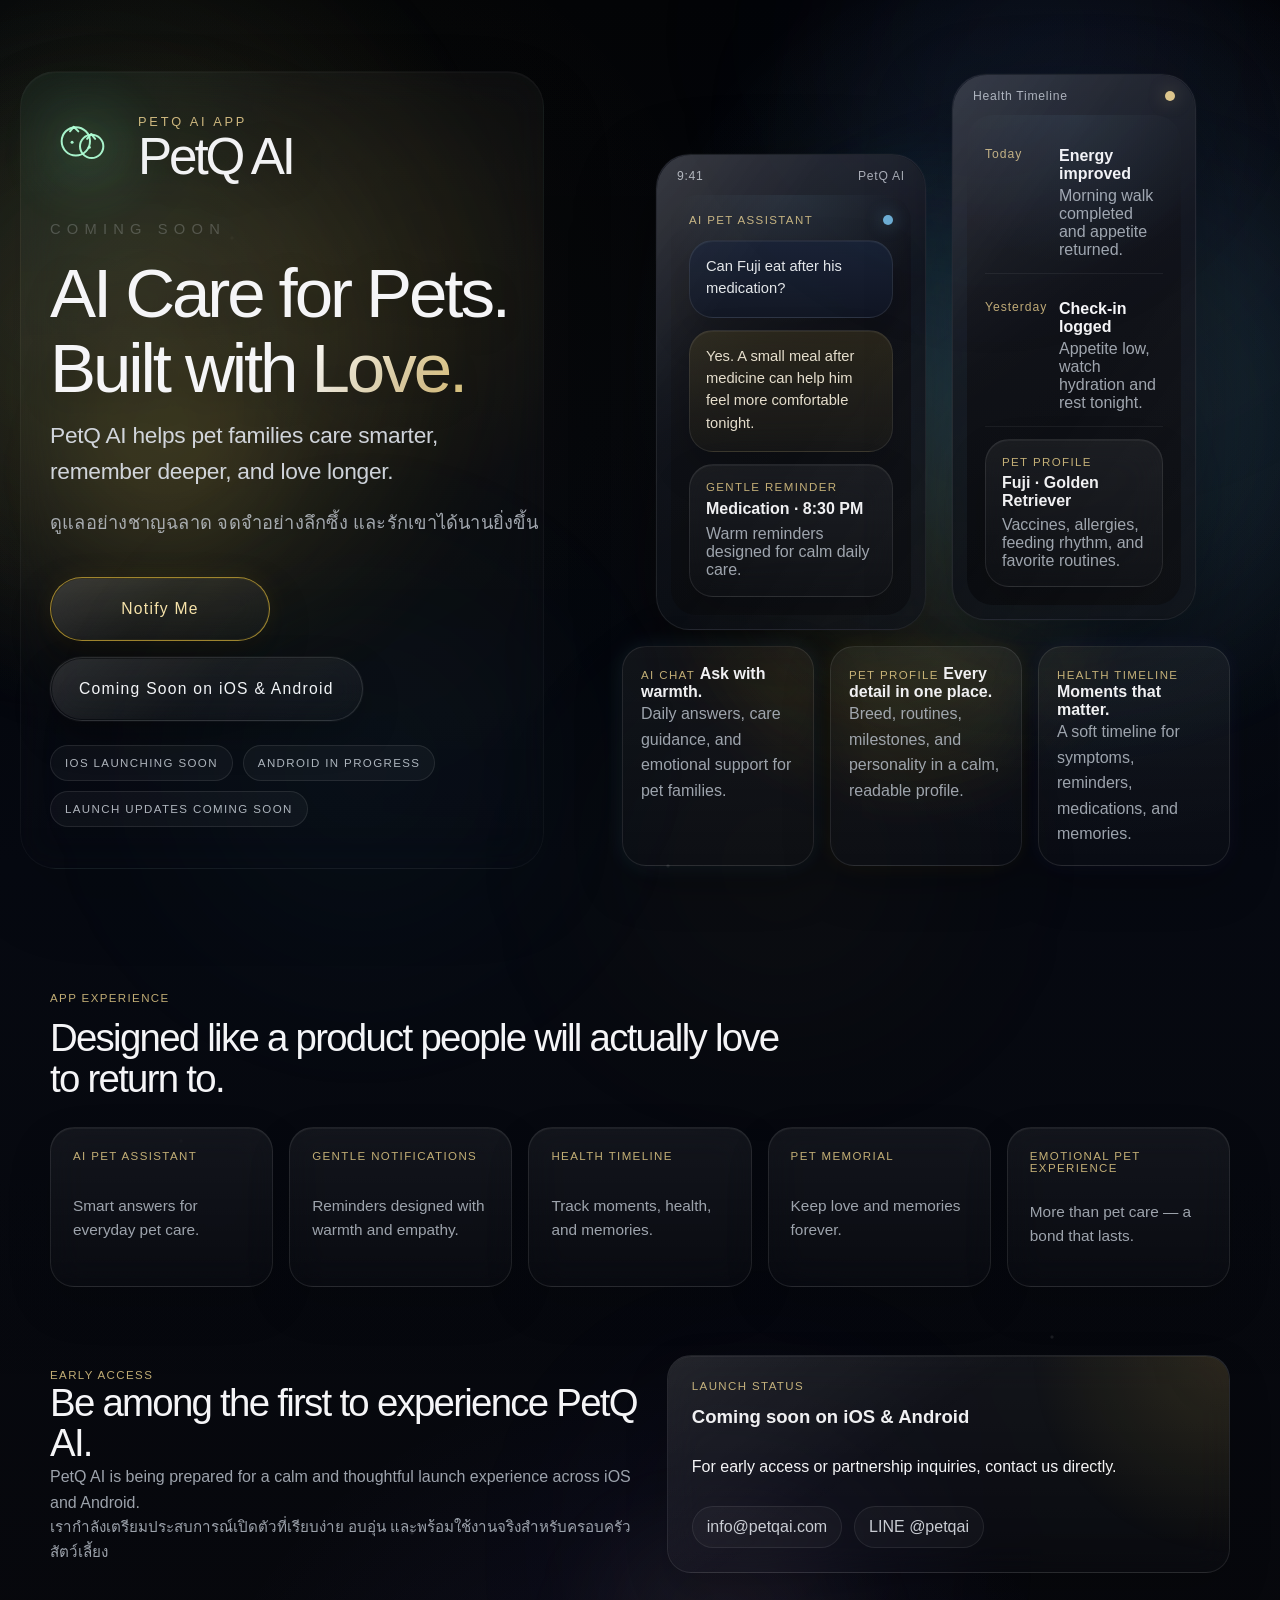
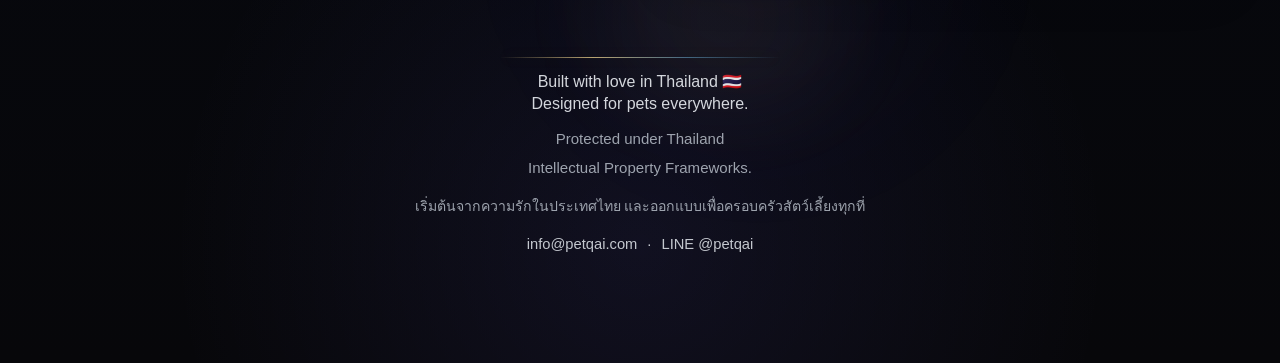
==== index.html @ a644d33c "Add files via upload" ====
<!DOCTYPE html>
<html lang="en">
<head>
  <meta charset="UTF-8" />
  <meta name="viewport" content="width=device-width, initial-scale=1.0" />
  <title>PetQ AI App | Coming Soon</title>
  <meta
    name="description"
    content="PetQ AI helps pet families care smarter, remember deeper, and love longer. Coming soon on iOS and Android."
  />
  <meta name="theme-color" content="#030406" />
  <link rel="stylesheet" href="styles.css" />
</head>
<body>
  <main class="app-landing">
    <div class="bg-layer bg-layer-gold" aria-hidden="true"></div>
    <div class="bg-layer bg-layer-cyan" aria-hidden="true"></div>
    <div class="bg-layer bg-layer-violet" aria-hidden="true"></div>
    <div class="ambient-orb orb-left" aria-hidden="true"></div>
    <div class="ambient-orb orb-right" aria-hidden="true"></div>
    <div class="ambient-orb orb-bottom" aria-hidden="true"></div>
    <div class="particle-layer" aria-hidden="true">
      <span class="particle particle-1"></span>
      <span class="particle particle-2"></span>
      <span class="particle particle-3"></span>
      <span class="particle particle-4"></span>
      <span class="particle particle-5"></span>
      <span class="particle particle-6"></span>
    </div>

    <section class="hero-section">
      <div class="container hero-grid">
        <div class="hero-copy">
          <div class="brand-lockup reveal reveal-delay-1">
            <svg class="brand-mark" viewBox="0 0 84 84" fill="none" aria-hidden="true">
              <circle cx="31" cy="34" r="17" stroke="currentColor" stroke-width="2.4"></circle>
              <path d="M24 22L28.5 16.5L34 22" stroke="currentColor" stroke-width="2.4" stroke-linecap="round" stroke-linejoin="round"></path>
              <circle cx="50" cy="40" r="14" stroke="currentColor" stroke-width="2.4"></circle>
              <path d="M44.5 31L49.5 25.2L54.2 31" stroke="currentColor" stroke-width="2.4" stroke-linecap="round" stroke-linejoin="round"></path>
              <circle cx="26.5" cy="35" r="1.8" fill="currentColor"></circle>
              <circle cx="47.2" cy="41" r="1.8" fill="currentColor"></circle>
            </svg>
            <div class="brand-text">
              <span class="brand-kicker">PetQ AI App</span>
              <span class="brand-name">PetQ AI</span>
            </div>
          </div>

          <div class="hero-heading-group reveal reveal-delay-2">
            <p class="hero-coming-soon" aria-hidden="true">COMING SOON</p>
            <h1>
              <span>AI Care for Pets.</span>
              <span>Built with <span class="gradient-word">Love.</span></span>
            </h1>
            <p class="hero-subtitle">
              PetQ AI helps pet families care smarter,<br />
              remember deeper, and love longer.
            </p>
            <p class="hero-subtitle-th">ดูแลอย่างชาญฉลาด จดจำอย่างลึกซึ้ง และรักเขาได้นานยิ่งขึ้น</p>
          </div>

          <div class="hero-actions reveal reveal-delay-3">
            <a class="button button-primary" href="#waitlist"><span>Notify Me</span></a>
            <a class="button button-secondary" href="#preview"><span>Coming Soon on iOS &amp; Android</span></a>
          </div>

          <div class="hero-meta reveal reveal-delay-4">
            <span class="meta-chip">iOS Launching Soon</span>
            <span class="meta-chip">Android in Progress</span>
            <span class="meta-chip">Launch Updates Coming Soon</span>
          </div>
        </div>

        <div class="hero-stage reveal reveal-delay-4 parallax-stage" id="preview">
          <div class="stage-glow parallax-soft" aria-hidden="true"></div>

          <div class="device-stack">
            <article class="device device-ios float-soft">
              <div class="device-topbar"><span>9:41</span><span>PetQ AI</span></div>
              <div class="device-screen">
                <div class="screen-header">
                  <span class="screen-label">AI Pet Assistant</span>
                  <span class="screen-dot"></span>
                </div>
                <div class="chat-bubble user">Can Fuji eat after his medication?</div>
                <div class="chat-bubble ai">Yes. A small meal after medicine can help him feel more comfortable tonight.</div>
                <div class="screen-card">
                  <span class="card-kicker">Gentle Reminder</span>
                  <strong>Medication · 8:30 PM</strong>
                  <p>Warm reminders designed for calm daily care.</p>
                </div>
              </div>
            </article>

            <article class="device device-android float-soft-delayed">
              <div class="device-topbar"><span>Health Timeline</span><span class="screen-dot gold"></span></div>
              <div class="device-screen">
                <div class="timeline-item">
                  <span class="timeline-time">Today</span>
                  <div>
                    <strong>Energy improved</strong>
                    <p>Morning walk completed and appetite returned.</p>
                  </div>
                </div>
                <div class="timeline-item">
                  <span class="timeline-time">Yesterday</span>
                  <div>
                    <strong>Check-in logged</strong>
                    <p>Appetite low, watch hydration and rest tonight.</p>
                  </div>
                </div>
                <div class="profile-mini">
                  <span class="card-kicker">Pet Profile</span>
                  <strong>Fuji · Golden Retriever</strong>
                  <p>Vaccines, allergies, feeding rhythm, and favorite routines.</p>
                </div>
              </div>
            </article>
          </div>

          <div class="preview-cards">
            <article class="preview-card preview-chat reveal card-reveal">
              <span class="card-kicker">AI Chat</span>
              <strong>Ask with warmth.</strong>
              <p>Daily answers, care guidance, and emotional support for pet families.</p>
            </article>
            <article class="preview-card preview-profile reveal card-reveal">
              <span class="card-kicker">Pet Profile</span>
              <strong>Every detail in one place.</strong>
              <p>Breed, routines, milestones, and personality in a calm, readable profile.</p>
            </article>
            <article class="preview-card preview-timeline reveal card-reveal">
              <span class="card-kicker">Health Timeline</span>
              <strong>Moments that matter.</strong>
              <p>A soft timeline for symptoms, reminders, medications, and memories.</p>
            </article>
          </div>
        </div>
      </div>
    </section>

    <section class="features-section reveal reveal-delay-2">
      <div class="container">
        <div class="section-intro">
          <span class="section-kicker">App Experience</span>
          <h2>Designed like a product people will actually love to return to.</h2>
        </div>

        <div class="features-grid">
          <article class="feature-card reveal card-reveal"><span class="card-kicker">AI Pet Assistant</span><p>Smart answers for everyday pet care.</p></article>
          <article class="feature-card reveal card-reveal"><span class="card-kicker">Gentle Notifications</span><p>Reminders designed with warmth and empathy.</p></article>
          <article class="feature-card reveal card-reveal"><span class="card-kicker">Health Timeline</span><p>Track moments, health, and memories.</p></article>
          <article class="feature-card reveal card-reveal"><span class="card-kicker">Pet Memorial</span><p>Keep love and memories forever.</p></article>
          <article class="feature-card reveal card-reveal"><span class="card-kicker">Emotional Pet Experience</span><p>More than pet care — a bond that lasts.</p></article>
        </div>
      </div>
    </section>

    <section class="waitlist-section reveal reveal-delay-3" id="waitlist">
      <div class="container waitlist-shell">
        <div class="waitlist-copy">
          <span class="section-kicker">Early Access</span>
          <h2>Be among the first to experience PetQ AI.</h2>
          <p>PetQ AI is being prepared for a calm and thoughtful launch experience across iOS and Android.</p>
          <p class="waitlist-th">เรากำลังเตรียมประสบการณ์เปิดตัวที่เรียบง่าย อบอุ่น และพร้อมใช้งานจริงสำหรับครอบครัวสัตว์เลี้ยง</p>
        </div>

        <div class="waitlist-panel">
          <span class="card-kicker">Launch Status</span>
          <strong>Coming soon on iOS &amp; Android</strong>
          <p>For early access or partnership inquiries, contact us directly.</p>
          <div class="waitlist-links">
            <a href="mailto:info@petqai.com">info@petqai.com</a>
            <a href="https://line.me/R/ti/p/@petqai" target="_blank" rel="noreferrer">LINE @petqai</a>
          </div>
        </div>
      </div>
    </section>

    <section class="trust-section reveal reveal-delay-4">
      <div class="container trust-shell">
        <div class="trust-divider" aria-hidden="true"></div>
        <p class="trust-line"><span>Built with love in Thailand 🇹🇭</span><span>Designed for pets everywhere.</span></p>
        <p class="trust-note"><span>Protected under Thailand</span><span>Intellectual Property Frameworks.</span></p>
        <p class="trust-note trust-note-th">เริ่มต้นจากความรักในประเทศไทย และออกแบบเพื่อครอบครัวสัตว์เลี้ยงทุกที่</p>
        <div class="contact-inline">
          <a href="mailto:info@petqai.com">info@petqai.com</a>
          <span aria-hidden="true">·</span>
          <a href="https://line.me/R/ti/p/@petqai" target="_blank" rel="noreferrer">LINE @petqai</a>
        </div>
      </div>
    </section>

    <footer class="site-footer reveal reveal-delay-4">
      <div class="container"><p>© 2026 PetQ AI. All Rights Reserved.</p></div>
    </footer>
  </main>

  <script src="script.js"></script>
</body>
</html>
---- styles.css ----
:root {
  --pointer-x: 0;
  --pointer-y: 0;
  --background: #030406;
  --background-soft: #07111f;
  --surface: rgba(15, 18, 26, 0.74);
  --surface-strong: rgba(20, 24, 34, 0.9);
  --surface-border: rgba(255, 255, 255, 0.08);
  --surface-highlight: rgba(255, 255, 255, 0.12);
  --text: #f5f5f7;
  --muted: #acb3bf;
  --muted-strong: #d3d8e1;
  --green-glow: rgba(114, 255, 189, 0.14);
  --green-accent: #7ff0b5;
  --gold: #d4af37;
  --gold-soft: #efd48d;
  --navy: #0d1628;
  --cyan: #7fd2ff;
  --violet: #776dff;
  --shadow-soft: 0 24px 72px rgba(0, 0, 0, 0.34);
  --shadow-panel: 0 28px 80px rgba(0, 0, 0, 0.42);
  --radius-panel: 32px;
  --container: 1180px;
  --font-system: -apple-system, BlinkMacSystemFont, "SF Pro Display", "Inter", "Segoe UI", sans-serif;
}

* {
  box-sizing: border-box;
}

html {
  scroll-behavior: smooth;
}

body {
  margin: 0;
  min-width: 320px;
  color: var(--text);
  background:
    radial-gradient(circle at 12% 16%, rgba(212, 175, 55, 0.14), transparent 20%),
    radial-gradient(circle at 82% 18%, rgba(126, 210, 255, 0.12), transparent 22%),
    radial-gradient(circle at 50% 94%, rgba(119, 109, 255, 0.09), transparent 24%),
    linear-gradient(180deg, #020305 0%, #060911 44%, #07070a 100%);
  font-family: var(--font-system);
  text-rendering: optimizeLegibility;
  -webkit-font-smoothing: antialiased;
  overflow-x: hidden;
}

body::before,
body::after {
  content: "";
  position: fixed;
  inset: -18%;
  pointer-events: none;
  z-index: 0;
  filter: blur(88px);
  opacity: 0.52;
  will-change: transform;
}

body::before {
  background:
    radial-gradient(circle at 18% 36%, rgba(112, 214, 255, 0.16), transparent 24%),
    radial-gradient(circle at 76% 24%, rgba(119, 109, 255, 0.11), transparent 22%),
    radial-gradient(circle at 58% 84%, rgba(212, 175, 55, 0.1), transparent 18%);
  animation: driftGradient 42s ease-in-out infinite alternate;
}

body::after {
  background:
    radial-gradient(circle at 70% 16%, rgba(57, 101, 225, 0.11), transparent 18%),
    radial-gradient(circle at 34% 76%, rgba(102, 228, 255, 0.09), transparent 20%);
  animation: driftGradientReverse 48s ease-in-out infinite alternate;
}

a {
  color: inherit;
  text-decoration: none;
}

button,
input {
  font: inherit;
}

button,
a,
input {
  -webkit-tap-highlight-color: transparent;
}

:focus-visible {
  outline: 2px solid rgba(212, 175, 55, 0.9);
  outline-offset: 3px;
}



.container {
  width: min(100% - 40px, var(--container));
  margin: 0 auto;
  position: relative;
  z-index: 1;
}

.app-landing {
  position: relative;
  min-height: 100vh;
  overflow: hidden;
  padding: 32px 0 34px;
  isolation: isolate;
}

.app-landing::before {
  content: "";
  position: absolute;
  inset: 0;
  pointer-events: none;
  z-index: 0;
  background:
    linear-gradient(180deg, rgba(255, 255, 255, 0.02), rgba(255, 255, 255, 0)),
    radial-gradient(circle at 22% 18%, rgba(212, 175, 55, 0.06), transparent 24%),
    radial-gradient(circle at 84% 20%, rgba(127, 210, 255, 0.08), transparent 24%);
  opacity: 0.58;
}

.bg-layer,
.ambient-orb {
  position: absolute;
  pointer-events: none;
  border-radius: 999px;
  z-index: 0;
  will-change: transform, opacity;
}

.parallax-soft {
  transform: translate3d(calc(var(--pointer-x) * 10px), calc(var(--pointer-y) * 10px), 0);
}

.parallax-stage {
  transform: translate3d(calc(var(--pointer-x) * 12px), calc(var(--pointer-y) * 12px), 0);
  transition: transform 900ms cubic-bezier(0.22, 1, 0.36, 1);
}

.bg-layer {
  filter: blur(96px);
  opacity: 0.48;
}

.bg-layer-gold {
  width: min(42vw, 560px);
  height: min(42vw, 560px);
  left: -10%;
  top: 6%;
  background: radial-gradient(circle, rgba(212, 175, 55, 0.18), rgba(212, 175, 55, 0));
  animation: pulseGlow 30s ease-in-out infinite;
}

.bg-layer-cyan {
  width: min(50vw, 640px);
  height: min(36vw, 460px);
  right: -8%;
  top: 10%;
  background: radial-gradient(circle, rgba(127, 210, 255, 0.17), rgba(127, 210, 255, 0));
  animation: floatAura 36s ease-in-out infinite alternate;
}

.bg-layer-violet {
  width: min(36vw, 440px);
  height: min(36vw, 440px);
  left: 42%;
  bottom: 10%;
  background: radial-gradient(circle, rgba(119, 109, 255, 0.1), rgba(119, 109, 255, 0));
  animation: floatAuraReverse 40s ease-in-out infinite alternate;
}

.ambient-orb {
  filter: blur(40px);
  opacity: 0.62;
}

.orb-left {
  width: 240px;
  height: 240px;
  left: 4%;
  top: 18%;
  background: radial-gradient(circle, rgba(212, 175, 55, 0.18), rgba(212, 175, 55, 0));
  animation: orbShift 34s ease-in-out infinite alternate;
}

.orb-right {
  width: 280px;
  height: 280px;
  right: 8%;
  top: 18%;
  background: radial-gradient(circle, rgba(112, 214, 255, 0.14), rgba(112, 214, 255, 0));
  animation: orbShiftReverse 38s ease-in-out infinite alternate;
}

.orb-bottom {
  width: 320px;
  height: 220px;
  left: 44%;
  bottom: 12%;
  background: radial-gradient(circle, rgba(255, 228, 163, 0.1), rgba(255, 228, 163, 0));
  animation: pulseGlowWide 36s ease-in-out infinite alternate;
}

.particle-layer {
  position: absolute;
  inset: 0;
  pointer-events: none;
  z-index: 0;
  overflow: hidden;
}

.particle {
  position: absolute;
  width: 4px;
  height: 4px;
  border-radius: 999px;
  background: radial-gradient(circle, rgba(255, 255, 255, 0.85), rgba(255, 255, 255, 0));
  opacity: 0.14;
  box-shadow: 0 0 12px rgba(127, 210, 255, 0.12);
  animation: particleFloat 28s linear infinite;
}

.particle-1 { top: 12%; left: 18%; animation-duration: 26s; animation-delay: -8s; }
.particle-2 { top: 26%; left: 72%; animation-duration: 32s; animation-delay: -12s; }
.particle-3 { top: 58%; left: 14%; animation-duration: 30s; animation-delay: -5s; }
.particle-4 { top: 68%; left: 82%; animation-duration: 36s; animation-delay: -15s; }
.particle-5 { top: 44%; left: 52%; animation-duration: 34s; animation-delay: -9s; }
.particle-6 { top: 78%; left: 32%; animation-duration: 38s; animation-delay: -18s; }

.hero-section,
.features-section,
.waitlist-section,
.trust-section,
.site-footer {
  position: relative;
  z-index: 1;
}

.hero-section {
  padding: 42px 0 84px;
}

.hero-grid {
  display: grid;
  grid-template-columns: minmax(0, 0.92fr) minmax(0, 1.08fr);
  gap: 54px;
  align-items: center;
}

.hero-copy {
  max-width: 580px;
  position: relative;
  padding: 24px 24px 24px 0;
}

.hero-copy::before {
  content: "";
  position: absolute;
  inset: -18px 24px -18px -30px;
  border-radius: 36px;
  background:
    linear-gradient(180deg, rgba(255, 255, 255, 0.05), rgba(255, 255, 255, 0.012)),
    radial-gradient(circle at top left, rgba(15, 75, 47, 0.18), rgba(15, 75, 47, 0) 28%),
    radial-gradient(circle at 78% 24%, rgba(212, 175, 55, 0.08), rgba(212, 175, 55, 0) 32%);
  border: 1px solid rgba(255, 255, 255, 0.05);
  box-shadow: inset 0 1px 0 rgba(255, 255, 255, 0.04), 0 30px 80px rgba(0, 0, 0, 0.2);
  backdrop-filter: blur(18px);
  -webkit-backdrop-filter: blur(18px);
  opacity: 0.66;
  pointer-events: none;
  transform: translate3d(calc(var(--pointer-x) * -10px), calc(var(--pointer-y) * -8px), 0);
}

.brand-lockup {
  display: inline-flex;
  align-items: center;
  gap: 18px;
  margin-bottom: 38px;
  position: relative;
  z-index: 1;
}

.brand-lockup::after {
  content: "";
  position: absolute;
  width: 110px;
  height: 110px;
  left: -18px;
  top: -20px;
  border-radius: 999px;
  background: radial-gradient(circle, var(--green-glow), rgba(114, 255, 189, 0));
  filter: blur(26px);
  opacity: 0.85;
  pointer-events: none;
  animation: pulseAuraSoft 16s ease-in-out infinite alternate;
}

.brand-mark {
  width: 70px;
  height: 70px;
  color: rgba(181, 255, 216, 0.94);
  filter: drop-shadow(0 0 22px rgba(114, 255, 189, 0.18)) drop-shadow(0 0 10px rgba(212, 175, 55, 0.12));
  transition: transform 520ms ease, filter 520ms ease;
}

.brand-text {
  display: grid;
  gap: 4px;
}

.brand-kicker {
  font-size: 0.8rem;
  letter-spacing: 0.22em;
  text-transform: uppercase;
  color: rgba(239, 212, 146, 0.84);
}

.brand-name {
  font-size: clamp(2.3rem, 4vw, 4.6rem);
  line-height: 0.95;
  font-weight: 360;
  letter-spacing: -0.06em;
  color: rgba(245, 245, 247, 0.99);
  text-shadow: 0 8px 36px rgba(0, 0, 0, 0.22);
}

.hero-heading-group {
  display: grid;
  gap: 16px;
  position: relative;
  z-index: 1;
}

.hero-coming-soon {
  margin: 0 0 8px;
  font-size: clamp(0.92rem, 1.1vw, 1.08rem);
  letter-spacing: 0.42em;
  text-transform: uppercase;
  color: rgba(233, 237, 243, 0.22);
}

h1,
h2 {
  margin: 0;
  letter-spacing: -0.045em;
}

h1 {
  display: grid;
  gap: 10px;
  font-size: clamp(3rem, 5.4vw, 5.4rem);
  line-height: 0.94;
  font-weight: 320;
  text-wrap: balance;
  text-shadow: 0 10px 34px rgba(5, 10, 18, 0.24);
}

.gradient-word {
  background: linear-gradient(115deg, rgba(255, 255, 255, 0.98), rgba(239, 212, 141, 0.92), rgba(181, 255, 216, 0.94));
  background-size: 180% 180%;
  -webkit-background-clip: text;
  background-clip: text;
  color: transparent;
  animation: gradientShift 14s ease-in-out infinite;
}

.hero-subtitle {
  margin: 0;
  max-width: 36rem;
  font-size: clamp(1.12rem, 1.8vw, 1.42rem);
  line-height: 1.6;
  letter-spacing: -0.012em;
  color: rgba(226, 231, 239, 0.9);
  text-wrap: pretty;
}

.hero-subtitle-th,
.waitlist-th,
.trust-note-th {
  margin: 0;
  color: rgba(214, 220, 230, 0.74);
}

.hero-subtitle-th {
  font-size: clamp(1rem, 1.5vw, 1.14rem);
  line-height: 1.84;
  letter-spacing: 0.012em;
  max-width: 31rem;
}

.hero-actions {
  margin-top: 38px;
  display: flex;
  flex-wrap: wrap;
  gap: 16px;
  position: relative;
  z-index: 1;
}

.button {
  position: relative;
  display: inline-flex;
  align-items: center;
  justify-content: center;
  min-height: 64px;
  min-width: 220px;
  padding: 0 28px;
  border-radius: 999px;
  border: 1px solid transparent;
  color: var(--text);
  font-size: 0.98rem;
  font-weight: 500;
  letter-spacing: 0.08em;
  backdrop-filter: blur(14px);
  -webkit-backdrop-filter: blur(14px);
  overflow: hidden;
  transition:
    transform 460ms ease,
    border-color 460ms ease,
    box-shadow 460ms ease,
    background-color 460ms ease,
    color 460ms ease;
}

.button::before {
  content: "";
  position: absolute;
  inset: 1px;
  border-radius: inherit;
  background: linear-gradient(135deg, rgba(255, 255, 255, 0.12), rgba(255, 255, 255, 0.02) 48%, rgba(255, 255, 255, 0));
  opacity: 0.82;
  pointer-events: none;
}

.button::after {
  content: "";
  position: absolute;
  top: -140%;
  left: -32%;
  width: 30%;
  height: 360%;
  opacity: 0;
  pointer-events: none;
  transform: rotate(18deg) translateX(-160%);
  background: linear-gradient(180deg, rgba(255, 255, 255, 0), rgba(255, 244, 214, 0.34), rgba(255, 255, 255, 0));
}

.button:hover {
  transform: translateY(-2px) scale(1.008);
}

.button-primary {
  color: #f7e2a8;
  border-color: rgba(212, 175, 55, 0.72);
  background: linear-gradient(180deg, rgba(255, 255, 255, 0.06), rgba(255, 255, 255, 0.02));
  box-shadow: inset 0 0 0 1px rgba(212, 175, 55, 0.08), 0 18px 40px rgba(0, 0, 0, 0.32), 0 0 26px rgba(212, 175, 55, 0.1);
}

.button-primary::after {
  animation: shimmerSweep 9.8s ease-in-out infinite;
}

.button-primary:hover {
  border-color: rgba(239, 212, 141, 0.92);
  box-shadow: inset 0 0 0 1px rgba(239, 212, 141, 0.14), 0 22px 46px rgba(0, 0, 0, 0.36), 0 0 30px rgba(212, 175, 55, 0.15);
}

.button-secondary {
  border-color: rgba(255, 255, 255, 0.12);
  background: linear-gradient(180deg, rgba(255, 255, 255, 0.05), rgba(255, 255, 255, 0.02));
  box-shadow: 0 16px 36px rgba(0, 0, 0, 0.28), 0 0 0 1px rgba(255, 255, 255, 0.04);
}

.button-secondary:hover {
  border-color: rgba(127, 210, 255, 0.28);
  box-shadow: 0 18px 40px rgba(0, 0, 0, 0.32), 0 0 22px rgba(127, 210, 255, 0.11);
}

.hero-meta {
  margin-top: 24px;
  display: flex;
  flex-wrap: wrap;
  gap: 10px;
  position: relative;
  z-index: 1;
}

.meta-chip,
.section-kicker,
.card-kicker,
.screen-label {
  letter-spacing: 0.12em;
  text-transform: uppercase;
}

.meta-chip {
  display: inline-flex;
  align-items: center;
  min-height: 36px;
  padding: 0 14px;
  border-radius: 999px;
  border: 1px solid rgba(255, 255, 255, 0.09);
  background: rgba(255, 255, 255, 0.035);
  color: rgba(226, 231, 239, 0.76);
  font-size: 0.72rem;
}

.hero-stage {
  position: relative;
}

.stage-glow {
  position: absolute;
  inset: 2% 4% 8%;
  border-radius: 999px;
  pointer-events: none;
  background:
    radial-gradient(circle at 50% 36%, rgba(112, 214, 255, 0.18), rgba(112, 214, 255, 0) 42%),
    radial-gradient(circle at 44% 68%, rgba(212, 175, 55, 0.16), rgba(212, 175, 55, 0) 46%);
  filter: blur(46px);
  opacity: 0.9;
}

.device-stack {
  position: relative;
  display: flex;
  align-items: flex-end;
  justify-content: center;
  gap: 26px;
  margin-bottom: 26px;
  position: relative;
}

.device {
  position: relative;
  width: min(100%, 270px);
  padding: 14px;
  border-radius: 34px;
  border: 1px solid rgba(255, 255, 255, 0.09);
  background: linear-gradient(180deg, rgba(18, 21, 31, 0.94), rgba(11, 14, 20, 0.82));
  box-shadow: var(--shadow-panel), 0 0 0 1px rgba(255, 255, 255, 0.02);
}

.device::before {
  content: "";
  position: absolute;
  inset: 0;
  border-radius: inherit;
  background: linear-gradient(145deg, rgba(255, 255, 255, 0.12), rgba(255, 255, 255, 0.02) 44%, rgba(255, 255, 255, 0));
  pointer-events: none;
}

.device::after {
  content: "";
  position: absolute;
  inset: 0;
  border-radius: inherit;
  pointer-events: none;
  background: linear-gradient(125deg, rgba(255, 255, 255, 0.14), rgba(255, 255, 255, 0) 28%, rgba(255, 255, 255, 0) 58%, rgba(255, 255, 255, 0.08));
  mix-blend-mode: screen;
  opacity: 0.34;
}

.device-ios {
  transform: translateY(10px);
}

.device-android {
  width: min(100%, 244px);
}

.device-topbar {
  display: flex;
  align-items: center;
  justify-content: space-between;
  padding: 0 6px 12px;
  color: rgba(219, 224, 232, 0.74);
  font-size: 0.76rem;
  letter-spacing: 0.06em;
}

.device-screen {
  display: grid;
  gap: 12px;
  min-height: 420px;
  padding: 18px;
  border-radius: 26px;
  background:
    radial-gradient(circle at top, rgba(127, 210, 255, 0.08), rgba(127, 210, 255, 0) 30%),
    linear-gradient(180deg, rgba(16, 18, 26, 0.96), rgba(8, 10, 14, 0.98));
}

.screen-header {
  display: flex;
  align-items: center;
  justify-content: space-between;
}

.screen-label,
.card-kicker,
.section-kicker {
  font-size: 0.72rem;
  color: rgba(239, 212, 141, 0.8);
}

.screen-dot {
  width: 10px;
  height: 10px;
  border-radius: 999px;
  background: rgba(127, 210, 255, 0.82);
  box-shadow: 0 0 18px rgba(127, 210, 255, 0.4);
}

.screen-dot.gold {
  background: rgba(239, 212, 141, 0.92);
  box-shadow: 0 0 18px rgba(239, 212, 141, 0.34);
}

.chat-bubble,
.screen-card,
.profile-mini,
.preview-card,
.feature-card,
.waitlist-panel {
  border-radius: 24px;
  border: 1px solid rgba(255, 255, 255, 0.09);
  background: linear-gradient(180deg, rgba(255, 255, 255, 0.055), rgba(255, 255, 255, 0.016));
  box-shadow: inset 0 1px 0 rgba(255, 255, 255, 0.05), 0 18px 44px rgba(0, 0, 0, 0.16);
  -webkit-backdrop-filter: blur(18px);
  backdrop-filter: blur(18px);
}

.chat-bubble {
  padding: 14px 16px;
  font-size: 0.92rem;
  line-height: 1.52;
}

.chat-bubble.user {
  background: linear-gradient(180deg, rgba(26, 35, 54, 0.94), rgba(18, 24, 38, 0.86));
  color: rgba(241, 244, 247, 0.94);
}

.chat-bubble.ai {
  background: linear-gradient(180deg, rgba(212, 175, 55, 0.13), rgba(212, 175, 55, 0.04));
  color: rgba(246, 239, 220, 0.92);
}

.screen-card,
.profile-mini {
  padding: 16px;
  display: grid;
  gap: 6px;
}

.screen-card strong,
.profile-mini strong,
.preview-card strong {
  font-size: 1rem;
  font-weight: 600;
  color: rgba(245, 245, 247, 0.98);
}

.screen-card p,
.profile-mini p,
.preview-card p,
.feature-card p,
.timeline-item p,
.waitlist-copy p,
.trust-note,
.site-footer p {
  margin: 0;
  color: rgba(189, 196, 206, 0.82);
}

.timeline-item {
  display: grid;
  grid-template-columns: 62px 1fr;
  gap: 12px;
  align-items: start;
  padding: 14px 0;
  border-bottom: 1px solid rgba(255, 255, 255, 0.06);
}

.timeline-item:last-of-type {
  border-bottom: 0;
}

.timeline-item strong {
  display: block;
  margin-bottom: 4px;
}

.timeline-time {
  font-size: 0.76rem;
  letter-spacing: 0.08em;
  color: rgba(239, 212, 141, 0.78);
}

.preview-cards {
  display: grid;
  grid-template-columns: repeat(3, minmax(0, 1fr));
  gap: 16px;
}

.preview-card {
  padding: 18px;
  min-height: 150px;
  transition: transform 420ms ease, border-color 420ms ease, box-shadow 420ms ease, background-color 420ms ease;
}

.card-reveal {
  transform: translateY(24px);
}

.card-reveal.is-visible {
  transform: translateY(0);
}

.device-stack .card-reveal:nth-child(1).is-visible,
.preview-cards .card-reveal:nth-child(1).is-visible,
.features-grid .card-reveal:nth-child(1).is-visible {
  transition-delay: 120ms;
}

.device-stack .card-reveal:nth-child(2).is-visible,
.preview-cards .card-reveal:nth-child(2).is-visible,
.features-grid .card-reveal:nth-child(2).is-visible {
  transition-delay: 200ms;
}

.preview-cards .card-reveal:nth-child(3).is-visible,
.features-grid .card-reveal:nth-child(3).is-visible {
  transition-delay: 280ms;
}

.features-grid .card-reveal:nth-child(4).is-visible {
  transition-delay: 360ms;
}

.features-grid .card-reveal:nth-child(5).is-visible {
  transition-delay: 440ms;
}

.preview-card:hover,
.feature-card:hover {
  transform: translateY(-4px);
  border-color: var(--surface-highlight);
  box-shadow: inset 0 1px 0 rgba(255, 255, 255, 0.06), 0 22px 52px rgba(0, 0, 0, 0.22), 0 0 16px rgba(212, 175, 55, 0.07);
}

.preview-card p,
.feature-card p,
.waitlist-copy p {
  line-height: 1.6;
}

.preview-chat {
  box-shadow: 0 18px 46px rgba(0, 0, 0, 0.28), 0 0 22px rgba(127, 210, 255, 0.1);
}

.preview-profile {
  box-shadow: 0 18px 46px rgba(0, 0, 0, 0.28), 0 0 22px rgba(212, 175, 55, 0.08);
}

.preview-timeline {
  box-shadow: 0 18px 46px rgba(0, 0, 0, 0.28), 0 0 22px rgba(119, 109, 255, 0.08);
}

.features-section,
.waitlist-section,
.trust-section {
  padding: 42px 0 26px;
}

.section-intro {
  display: grid;
  gap: 14px;
  margin-bottom: 28px;
}

h2 {
  max-width: 760px;
  font-size: clamp(1.8rem, 3vw, 3rem);
  line-height: 1.06;
  font-weight: 340;
}

.features-grid {
  display: grid;
  grid-template-columns: repeat(5, minmax(0, 1fr));
  gap: 16px;
}

.feature-card {
  min-height: 160px;
  padding: 22px;
  display: grid;
  gap: 10px;
  transition: transform 420ms ease, border-color 420ms ease, box-shadow 420ms ease;
}

.feature-card p {
  font-size: 0.96rem;
}

.waitlist-th {
  margin-top: 6px;
  font-size: 0.95rem;
  line-height: 1.68;
}

.waitlist-shell {
  display: grid;
  grid-template-columns: minmax(0, 0.92fr) minmax(0, 0.88fr);
  gap: 28px;
  align-items: center;
}

.waitlist-panel {
  padding: 24px;
  display: grid;
  gap: 14px;
  position: relative;
  overflow: hidden;
}

.waitlist-panel::before {
  content: "";
  position: absolute;
  inset: 0;
  pointer-events: none;
  border-radius: inherit;
  background:
    linear-gradient(145deg, rgba(255, 255, 255, 0.08), rgba(255, 255, 255, 0) 44%),
    radial-gradient(circle at top right, rgba(212, 175, 55, 0.14), rgba(212, 175, 55, 0) 34%);
  opacity: 0.9;
}

.waitlist-panel strong {
  font-size: 1.16rem;
  font-weight: 600;
  color: rgba(245, 245, 247, 0.98);
}

.waitlist-links {
  display: flex;
  flex-wrap: wrap;
  gap: 12px;
}

.waitlist-links a {
  display: inline-flex;
  align-items: center;
  min-height: 42px;
  padding: 0 14px;
  border-radius: 999px;
  border: 1px solid rgba(255, 255, 255, 0.08);
  background: rgba(255, 255, 255, 0.03);
  color: rgba(236, 240, 245, 0.84);
  transition: border-color 360ms ease, color 360ms ease, box-shadow 360ms ease, transform 360ms ease;
}

.waitlist-links a:hover {
  transform: translateY(-2px);
  border-color: rgba(239, 212, 141, 0.28);
  color: rgba(239, 212, 141, 0.96);
  box-shadow: 0 0 20px rgba(212, 175, 55, 0.12);
}

.trust-shell {
  padding: 16px 0 0;
  display: grid;
  gap: 14px;
  justify-items: center;
  text-align: center;
}

.trust-divider {
  width: min(280px, 48vw);
  height: 1px;
  background: linear-gradient(90deg, rgba(255, 255, 255, 0), rgba(239, 212, 141, 0.76), rgba(127, 210, 255, 0.44), rgba(255, 255, 255, 0));
  box-shadow: 0 0 18px rgba(212, 175, 55, 0.16);
}

.trust-line,
.trust-note {
  display: grid;
  gap: 4px;
  margin: 0;
}

.trust-line {
  color: rgba(239, 243, 247, 0.88);
}

.trust-note {
  font-size: 0.94rem;
  line-height: 1.64;
}

.trust-note-th {
  font-size: 0.88rem;
  line-height: 1.7;
}

.contact-inline {
  display: flex;
  flex-wrap: wrap;
  align-items: center;
  justify-content: center;
  gap: 10px;
  font-size: 0.92rem;
  line-height: 1.6;
  color: rgba(236, 240, 245, 0.82);
}

.contact-inline a {
  color: inherit;
  transition: color 360ms ease, text-shadow 360ms ease, opacity 360ms ease;
}

.contact-inline a:hover {
  color: rgba(239, 212, 141, 0.96);
  text-shadow: 0 0 18px rgba(212, 175, 55, 0.18);
}

.site-footer {
  padding: 26px 0 6px;
}

.site-footer p {
  text-align: center;
  font-size: 0.82rem;
  letter-spacing: 0.01em;
}

.reveal {
  opacity: 0;
  transform: translateY(20px);
}

.reveal.is-visible {
  opacity: 1;
  transform: translateY(0);
  transition: opacity 980ms cubic-bezier(0.22, 1, 0.36, 1), transform 980ms cubic-bezier(0.22, 1, 0.36, 1);
}

.reveal-delay-1.is-visible {
  transition-delay: 60ms;
}

.reveal-delay-2.is-visible {
  transition-delay: 140ms;
}

.reveal-delay-3.is-visible {
  transition-delay: 220ms;
}

.reveal-delay-4.is-visible {
  transition-delay: 300ms;
}

.float-soft {
  animation: floatSoft 9s ease-in-out infinite;
}

.float-soft-delayed {
  animation: floatSoftDelayed 11s ease-in-out infinite;
}

@keyframes shimmerSweep {
  0%,
  72%,
  100% {
    opacity: 0;
    transform: rotate(18deg) translateX(-160%);
  }
  84% {
    opacity: 0.88;
  }
  94% {
    opacity: 0.1;
    transform: rotate(18deg) translateX(520%);
  }
}

@keyframes driftGradient {
  0% {
    transform: translate3d(-2%, -1%, 0) scale(1);
  }
  100% {
    transform: translate3d(3%, 2%, 0) scale(1.08);
  }
}

@keyframes driftGradientReverse {
  0% {
    transform: translate3d(2%, 1%, 0) scale(1.01);
  }
  100% {
    transform: translate3d(-3%, -2%, 0) scale(1.08);
  }
}

@keyframes pulseGlow {
  0%,
  100% {
    transform: scale(0.96);
    opacity: 0.46;
  }
  50% {
    transform: scale(1.04);
    opacity: 0.72;
  }
}

@keyframes pulseGlowWide {
  0%,
  100% {
    transform: translateX(-1%) scale(0.98);
    opacity: 0.36;
  }
  50% {
    transform: translateX(1%) scale(1.03);
    opacity: 0.56;
  }
}

@keyframes pulseAuraSoft {
  0%,
  100% {
    transform: scale(0.96);
    opacity: 0.62;
  }
  50% {
    transform: scale(1.04);
    opacity: 0.92;
  }
}

@keyframes floatAura {
  0% {
    transform: translate3d(0, 0, 0) scale(1);
  }
  100% {
    transform: translate3d(2.5%, -3%, 0) scale(1.08);
  }
}

@keyframes floatAuraReverse {
  0% {
    transform: translate3d(0, 0, 0) scale(1);
  }
  100% {
    transform: translate3d(-2.5%, 3%, 0) scale(1.06);
  }
}

@keyframes orbShift {
  0% {
    transform: translate3d(0, 0, 0);
  }
  100% {
    transform: translate3d(18px, -16px, 0);
  }
}

@keyframes orbShiftReverse {
  0% {
    transform: translate3d(0, 0, 0);
  }
  100% {
    transform: translate3d(-20px, 14px, 0);
  }
}

@keyframes floatSoft {
  0%,
  100% {
    transform: translateY(0);
  }
  50% {
    transform: translateY(-10px);
  }
}

@keyframes floatSoftDelayed {
  0%,
  100% {
    transform: translateY(10px);
  }
  50% {
    transform: translateY(-4px);
  }
}

@keyframes gradientShift {
  0%,
  100% {
    background-position: 0% 50%;
  }
  50% {
    background-position: 100% 50%;
  }
}

@keyframes particleFloat {
  0% {
    transform: translate3d(0, 0, 0) scale(0.8);
    opacity: 0;
  }
  10%,
  90% {
    opacity: 0.14;
  }
  100% {
    transform: translate3d(22px, -36px, 0) scale(1.08);
    opacity: 0;
  }
}

@media (max-width: 1100px) {
  .hero-grid,
  .waitlist-shell {
    grid-template-columns: 1fr;
    gap: 30px;
  }

  .hero-copy {
    max-width: 100%;
    padding: 18px 0 0;
  }

  .device-stack {
    align-items: stretch;
  }

  .preview-cards,
  .features-grid {
    grid-template-columns: repeat(2, minmax(0, 1fr));
  }
}

@media (max-width: 720px) {
  .container {
    width: min(100% - 28px, var(--container));
  }

  .app-landing {
    padding-top: 20px;
  }

  .hero-section {
    padding: 20px 0 54px;
  }

  .brand-lockup {
    gap: 14px;
    margin-bottom: 24px;
  }

  .brand-mark {
    width: 58px;
    height: 58px;
  }

  .brand-kicker,
  .meta-chip,
  .section-kicker,
  .card-kicker,
  .screen-label {
    letter-spacing: 0.1em;
  }

  .hero-subtitle {
    line-height: 1.68;
  }

  .hero-subtitle-th {
    font-size: 0.98rem;
    line-height: 1.84;
  }

  .hero-coming-soon {
    margin-bottom: 6px;
    letter-spacing: 0.32em;
  }

  .hero-copy::before {
    inset: -14px -8px -12px -12px;
    opacity: 0.52;
  }

  .hero-actions,
  .hero-meta {
    flex-direction: column;
  }

  .button,
  .button-submit {
    width: 100%;
    min-width: 0;
  }

  .device-stack,
  .preview-cards,
  .features-grid {
    grid-template-columns: 1fr;
    display: grid;
  }

  .device-stack {
    gap: 18px;
  }

  .device,
  .device-android {
    width: 100%;
  }

  .device-ios {
    transform: none;
  }

  .device-screen {
    min-height: 360px;
  }

  .feature-card {
    min-height: auto;
  }

  .waitlist-panel {
    padding: 20px;
  }

  .trust-note,
  .waitlist-copy p,
  .waitlist-th,
  .feature-card p,
  .preview-card p,
  .timeline-item p {
    line-height: 1.64;
  }

  .trust-note-th {
    font-size: 0.84rem;
    line-height: 1.74;
  }

  .contact-inline {
    gap: 8px;
    font-size: 0.86rem;
  }

  .bg-layer,
  .ambient-orb {
    filter: blur(68px);
  }

  .parallax-soft,
  .parallax-stage,
  .hero-copy::before {
    transform: none;
  }
}

@media (prefers-reduced-motion: reduce) {
  html {
    scroll-behavior: auto;
  }

  body::before,
  body::after,
  .bg-layer,
  .ambient-orb,
  .particle,
  .float-soft,
  .float-soft-delayed,
  .button::after,
  .brand-lockup::after,
  .gradient-word {
    animation: none;
  }

  .reveal,
  .reveal.is-visible,
  .button,
  .button:hover,
  .parallax-soft,
  .parallax-stage,
  .hero-copy::before {
    opacity: 1;
    transform: none;
    transition: none;
  }
}
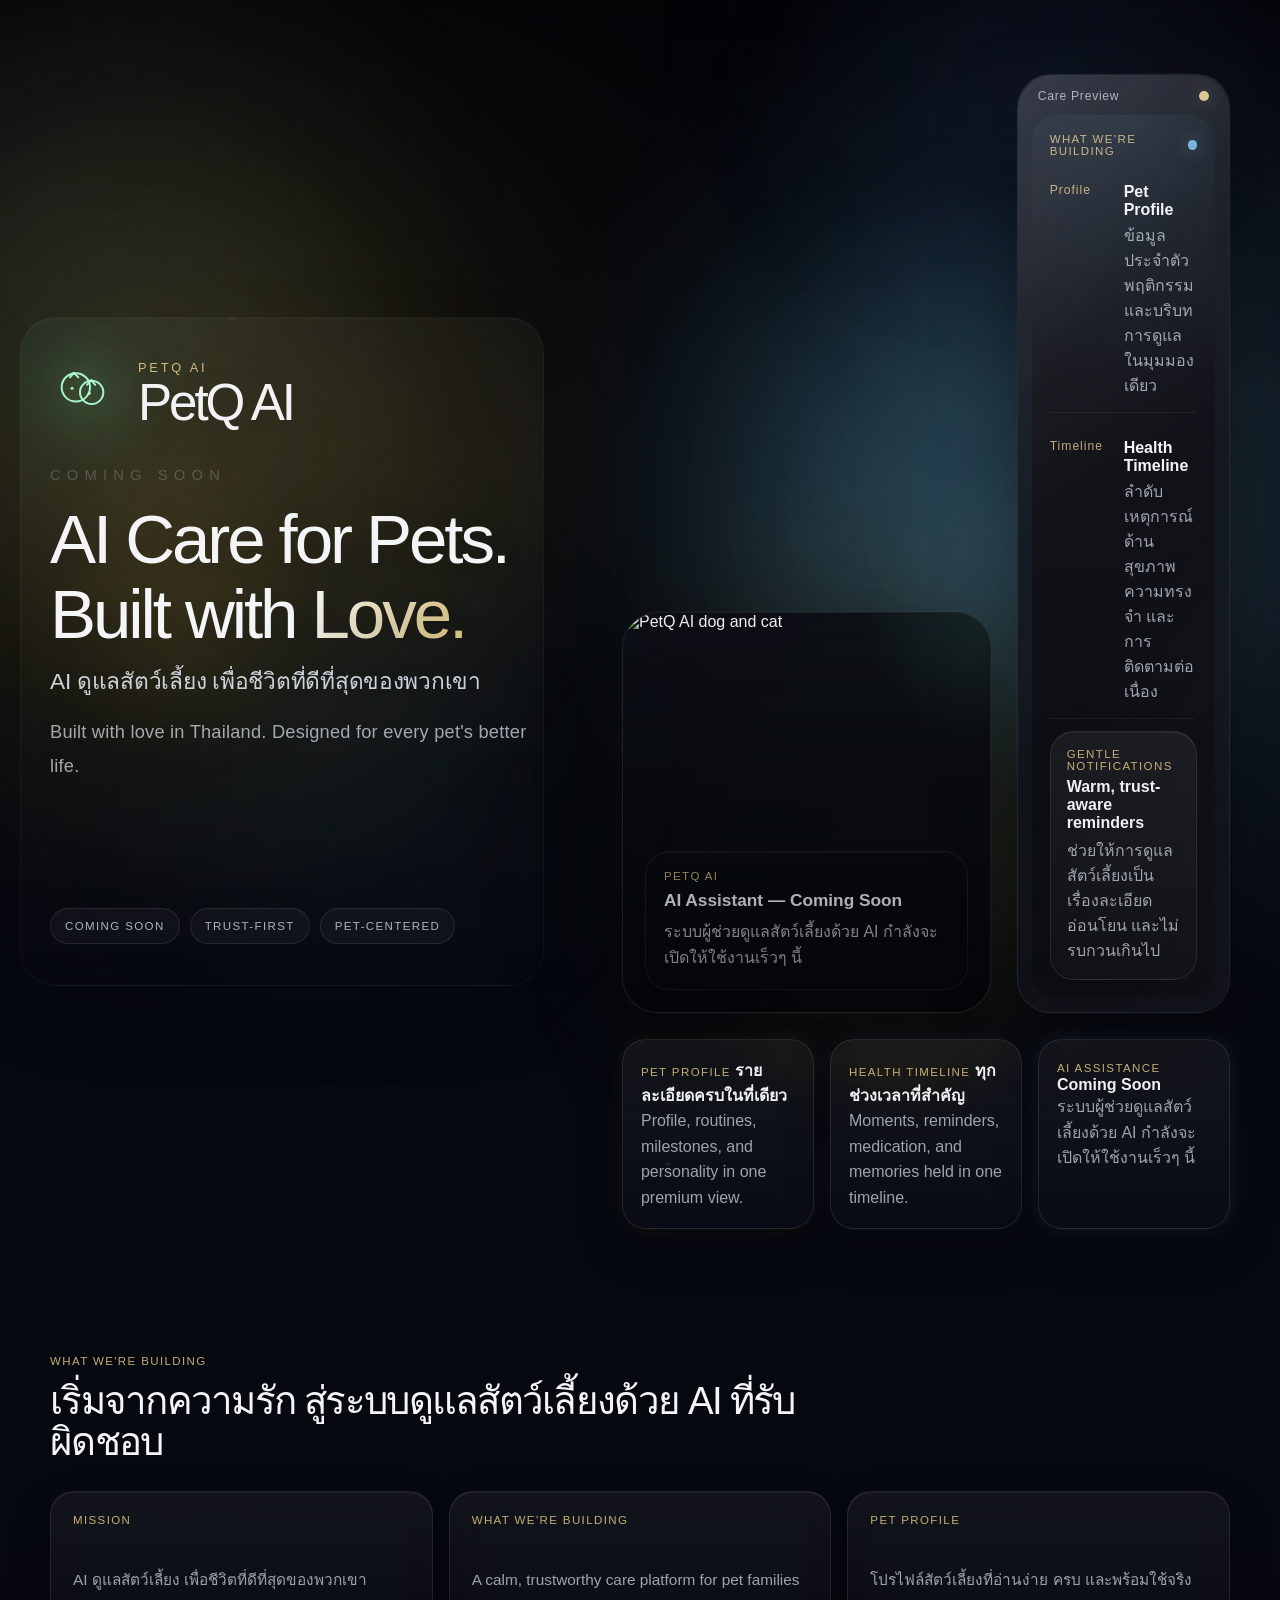
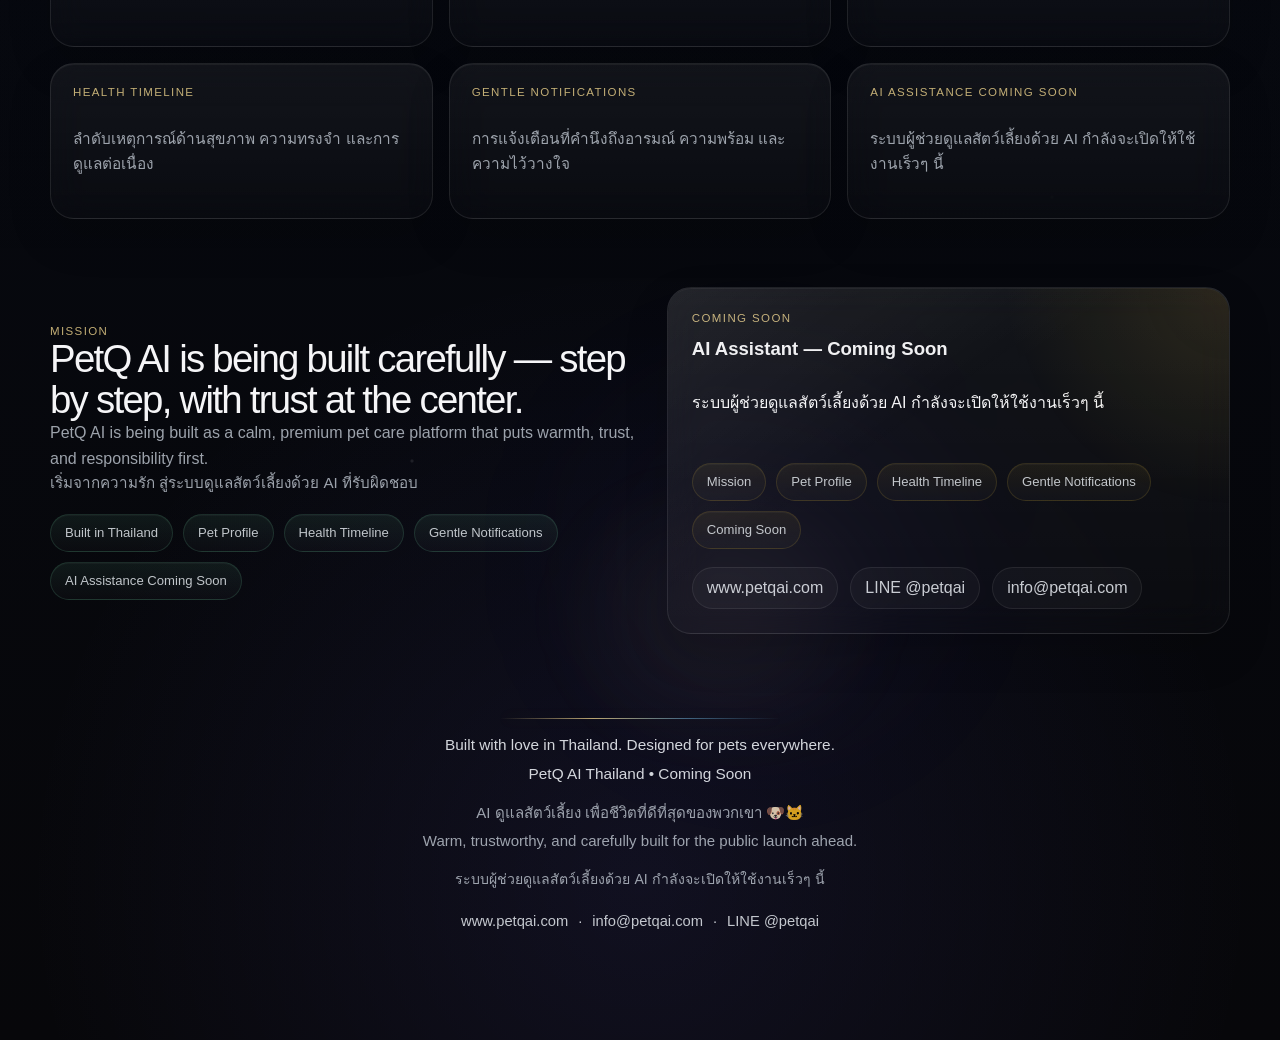
==== commit e8bc6618: "Add files via upload" ====
--- a/index.html
+++ b/index.html
@@ -3,10 +3,10 @@
 <head>
   <meta charset="UTF-8" />
   <meta name="viewport" content="width=device-width, initial-scale=1.0" />
-  <title>PetQ AI App | Coming Soon</title>
+  <title>PetQ AI | Coming Soon</title>
   <meta
     name="description"
-    content="PetQ AI helps pet families care smarter, remember deeper, and love longer. Coming soon on iOS and Android."
+    content="AI ดูแลสัตว์เลี้ยง เพื่อชีวิตที่ดีที่สุดของพวกเขา 🐶🐱 PetQ AI กำลังจะเปิดให้ใช้งานเร็วๆ นี้"
   />
   <meta name="theme-color" content="#030406" />
   <link rel="stylesheet" href="styles.css" />
@@ -41,7 +41,7 @@
               <circle cx="47.2" cy="41" r="1.8" fill="currentColor"></circle>
             </svg>
             <div class="brand-text">
-              <span class="brand-kicker">PetQ AI App</span>
+              <span class="brand-kicker">PetQ AI</span>
               <span class="brand-name">PetQ AI</span>
             </div>
           </div>
@@ -53,21 +53,20 @@
               <span>Built with <span class="gradient-word">Love.</span></span>
             </h1>
             <p class="hero-subtitle">
-              PetQ AI helps pet families care smarter,<br />
-              remember deeper, and love longer.
+              AI ดูแลสัตว์เลี้ยง เพื่อชีวิตที่ดีที่สุดของพวกเขา
             </p>
-            <p class="hero-subtitle-th">ดูแลอย่างชาญฉลาด จดจำอย่างลึกซึ้ง และรักเขาได้นานยิ่งขึ้น</p>
+            <p class="hero-subtitle-th">Built with love in Thailand. Designed for every pet&apos;s better life.</p>
           </div>
 
           <div class="hero-actions reveal reveal-delay-3">
-            <a class="button button-primary" href="#waitlist"><span>Notify Me</span></a>
-            <a class="button button-secondary" href="#preview"><span>Coming Soon on iOS &amp; Android</span></a>
+            <a class="button button-primary" href="#waitlist"><span>Coming Soon</span></a>
+            <a class="button button-secondary" href="mailto:info@petqai.com?subject=PetQ%20AI%20Website%20Inquiry"><span>Contact PetQ AI</span></a>
           </div>
 
           <div class="hero-meta reveal reveal-delay-4">
-            <span class="meta-chip">iOS Launching Soon</span>
-            <span class="meta-chip">Android in Progress</span>
-            <span class="meta-chip">Launch Updates Coming Soon</span>
+            <span class="meta-chip">Coming Soon</span>
+            <span class="meta-chip">Trust-first</span>
+            <span class="meta-chip">Pet-centered</span>
           </div>
         </div>
 
@@ -75,64 +74,60 @@
           <div class="stage-glow parallax-soft" aria-hidden="true"></div>
 
           <div class="device-stack">
-            <article class="device device-ios float-soft">
-              <div class="device-topbar"><span>9:41</span><span>PetQ AI</span></div>
+            <article class="hero-pet-visual float-soft">
+              <img src="assets/petq-hero-dog-cat.jpg" alt="PetQ AI dog and cat" />
+              <div class="hero-pet-overlay">
+                <span class="card-kicker">PetQ AI</span>
+                <strong>AI Assistant — Coming Soon</strong>
+                <p>ระบบผู้ช่วยดูแลสัตว์เลี้ยงด้วย AI กำลังจะเปิดให้ใช้งานเร็วๆ นี้</p>
+              </div>
+            </article>
+
+            <article class="device device-android float-soft-delayed">
+              <div class="device-topbar"><span>Care Preview</span><span class="screen-dot gold"></span></div>
               <div class="device-screen">
                 <div class="screen-header">
-                  <span class="screen-label">AI Pet Assistant</span>
+                  <span class="screen-label">What We&apos;re Building</span>
                   <span class="screen-dot"></span>
                 </div>
-                <div class="chat-bubble user">Can Fuji eat after his medication?</div>
-                <div class="chat-bubble ai">Yes. A small meal after medicine can help him feel more comfortable tonight.</div>
-                <div class="screen-card">
-                  <span class="card-kicker">Gentle Reminder</span>
-                  <strong>Medication · 8:30 PM</strong>
-                  <p>Warm reminders designed for calm daily care.</p>
+                <div class="timeline-item">
+                  <span class="timeline-time">Profile</span>
+                  <div>
+                    <strong>Pet Profile</strong>
+                    <p>ข้อมูลประจำตัว พฤติกรรม และบริบทการดูแลในมุมมองเดียว</p>
+                  </div>
+                </div>
+                <div class="timeline-item">
+                  <span class="timeline-time">Timeline</span>
+                  <div>
+                    <strong>Health Timeline</strong>
+                    <p>ลำดับเหตุการณ์ด้านสุขภาพ ความทรงจำ และการติดตามต่อเนื่อง</p>
+                  </div>
+                </div>
+                <div class="profile-mini">
+                  <span class="card-kicker">Gentle Notifications</span>
+                  <strong>Warm, trust-aware reminders</strong>
+                  <p>ช่วยให้การดูแลสัตว์เลี้ยงเป็นเรื่องละเอียด อ่อนโยน และไม่รบกวนเกินไป</p>
                 </div>
               </div>
             </article>
-
-            <article class="device device-android float-soft-delayed">
-              <div class="device-topbar"><span>Health Timeline</span><span class="screen-dot gold"></span></div>
-              <div class="device-screen">
-                <div class="timeline-item">
-                  <span class="timeline-time">Today</span>
-                  <div>
-                    <strong>Energy improved</strong>
-                    <p>Morning walk completed and appetite returned.</p>
-                  </div>
-                </div>
-                <div class="timeline-item">
-                  <span class="timeline-time">Yesterday</span>
-                  <div>
-                    <strong>Check-in logged</strong>
-                    <p>Appetite low, watch hydration and rest tonight.</p>
-                  </div>
-                </div>
-                <div class="profile-mini">
-                  <span class="card-kicker">Pet Profile</span>
-                  <strong>Fuji · Golden Retriever</strong>
-                  <p>Vaccines, allergies, feeding rhythm, and favorite routines.</p>
-                </div>
-              </div>
-            </article>
           </div>
 
           <div class="preview-cards">
-            <article class="preview-card preview-chat reveal card-reveal">
-              <span class="card-kicker">AI Chat</span>
-              <strong>Ask with warmth.</strong>
-              <p>Daily answers, care guidance, and emotional support for pet families.</p>
-            </article>
             <article class="preview-card preview-profile reveal card-reveal">
               <span class="card-kicker">Pet Profile</span>
-              <strong>Every detail in one place.</strong>
-              <p>Breed, routines, milestones, and personality in a calm, readable profile.</p>
+              <strong>รายละเอียดครบในที่เดียว</strong>
+              <p>Profile, routines, milestones, and personality in one premium view.</p>
             </article>
             <article class="preview-card preview-timeline reveal card-reveal">
               <span class="card-kicker">Health Timeline</span>
-              <strong>Moments that matter.</strong>
-              <p>A soft timeline for symptoms, reminders, medications, and memories.</p>
+              <strong>ทุกช่วงเวลาที่สำคัญ</strong>
+              <p>Moments, reminders, medication, and memories held in one timeline.</p>
+            </article>
+            <article class="preview-card preview-chat reveal card-reveal">
+              <span class="card-kicker">AI Assistance</span>
+              <strong>Coming Soon</strong>
+              <p>ระบบผู้ช่วยดูแลสัตว์เลี้ยงด้วย AI กำลังจะเปิดให้ใช้งานเร็วๆ นี้</p>
             </article>
           </div>
         </div>
@@ -142,16 +137,17 @@
     <section class="features-section reveal reveal-delay-2">
       <div class="container">
         <div class="section-intro">
-          <span class="section-kicker">App Experience</span>
-          <h2>Designed like a product people will actually love to return to.</h2>
+          <span class="section-kicker">What We&apos;re Building</span>
+          <h2>เริ่มจากความรัก สู่ระบบดูแลสัตว์เลี้ยงด้วย AI ที่รับผิดชอบ</h2>
         </div>
 
         <div class="features-grid">
-          <article class="feature-card reveal card-reveal"><span class="card-kicker">AI Pet Assistant</span><p>Smart answers for everyday pet care.</p></article>
-          <article class="feature-card reveal card-reveal"><span class="card-kicker">Gentle Notifications</span><p>Reminders designed with warmth and empathy.</p></article>
-          <article class="feature-card reveal card-reveal"><span class="card-kicker">Health Timeline</span><p>Track moments, health, and memories.</p></article>
-          <article class="feature-card reveal card-reveal"><span class="card-kicker">Pet Memorial</span><p>Keep love and memories forever.</p></article>
-          <article class="feature-card reveal card-reveal"><span class="card-kicker">Emotional Pet Experience</span><p>More than pet care — a bond that lasts.</p></article>
+          <article class="feature-card reveal card-reveal"><span class="card-kicker">Mission</span><p>AI ดูแลสัตว์เลี้ยง เพื่อชีวิตที่ดีที่สุดของพวกเขา</p></article>
+          <article class="feature-card reveal card-reveal"><span class="card-kicker">What We&apos;re Building</span><p>A calm, trustworthy care platform for pet families</p></article>
+          <article class="feature-card reveal card-reveal"><span class="card-kicker">Pet Profile</span><p>โปรไฟล์สัตว์เลี้ยงที่อ่านง่าย ครบ และพร้อมใช้จริง</p></article>
+          <article class="feature-card reveal card-reveal"><span class="card-kicker">Health Timeline</span><p>ลำดับเหตุการณ์ด้านสุขภาพ ความทรงจำ และการดูแลต่อเนื่อง</p></article>
+          <article class="feature-card reveal card-reveal"><span class="card-kicker">Gentle Notifications</span><p>การแจ้งเตือนที่คำนึงถึงอารมณ์ ความพร้อม และความไว้วางใจ</p></article>
+          <article class="feature-card reveal card-reveal"><span class="card-kicker">AI Assistance Coming Soon</span><p>ระบบผู้ช่วยดูแลสัตว์เลี้ยงด้วย AI กำลังจะเปิดให้ใช้งานเร็วๆ นี้</p></article>
         </div>
       </div>
     </section>
@@ -159,19 +155,34 @@
     <section class="waitlist-section reveal reveal-delay-3" id="waitlist">
       <div class="container waitlist-shell">
         <div class="waitlist-copy">
-          <span class="section-kicker">Early Access</span>
-          <h2>Be among the first to experience PetQ AI.</h2>
-          <p>PetQ AI is being prepared for a calm and thoughtful launch experience across iOS and Android.</p>
-          <p class="waitlist-th">เรากำลังเตรียมประสบการณ์เปิดตัวที่เรียบง่าย อบอุ่น และพร้อมใช้งานจริงสำหรับครอบครัวสัตว์เลี้ยง</p>
+          <span class="section-kicker">Mission</span>
+          <h2>PetQ AI is being built carefully — step by step, with trust at the center.</h2>
+          <p>PetQ AI is being built as a calm, premium pet care platform that puts warmth, trust, and responsibility first.</p>
+          <p class="waitlist-th">เริ่มจากความรัก สู่ระบบดูแลสัตว์เลี้ยงด้วย AI ที่รับผิดชอบ</p>
+          <div class="momentum-grid">
+            <span class="momentum-pill">Built in Thailand</span>
+            <span class="momentum-pill">Pet Profile</span>
+            <span class="momentum-pill">Health Timeline</span>
+            <span class="momentum-pill">Gentle Notifications</span>
+            <span class="momentum-pill">AI Assistance Coming Soon</span>
+          </div>
         </div>
 
         <div class="waitlist-panel">
-          <span class="card-kicker">Launch Status</span>
-          <strong>Coming soon on iOS &amp; Android</strong>
-          <p>For early access or partnership inquiries, contact us directly.</p>
+          <span class="card-kicker">Coming Soon</span>
+          <strong>AI Assistant — Coming Soon</strong>
+          <p>ระบบผู้ช่วยดูแลสัตว์เลี้ยงด้วย AI กำลังจะเปิดให้ใช้งานเร็วๆ นี้</p>
+          <div class="trust-grid">
+            <span class="trust-pill">Mission</span>
+            <span class="trust-pill">Pet Profile</span>
+            <span class="trust-pill">Health Timeline</span>
+            <span class="trust-pill">Gentle Notifications</span>
+            <span class="trust-pill">Coming Soon</span>
+          </div>
           <div class="waitlist-links">
+            <a href="https://www.petqai.com">www.petqai.com</a>
+            <a href="https://line.me/R/ti/p/@petqai" target="_blank" rel="noreferrer">LINE @petqai</a>
             <a href="mailto:info@petqai.com">info@petqai.com</a>
-            <a href="https://line.me/R/ti/p/@petqai" target="_blank" rel="noreferrer">LINE @petqai</a>
           </div>
         </div>
       </div>
@@ -180,10 +191,12 @@
     <section class="trust-section reveal reveal-delay-4">
       <div class="container trust-shell">
         <div class="trust-divider" aria-hidden="true"></div>
-        <p class="trust-line"><span>Built with love in Thailand 🇹🇭</span><span>Designed for pets everywhere.</span></p>
-        <p class="trust-note"><span>Protected under Thailand</span><span>Intellectual Property Frameworks.</span></p>
-        <p class="trust-note trust-note-th">เริ่มต้นจากความรักในประเทศไทย และออกแบบเพื่อครอบครัวสัตว์เลี้ยงทุกที่</p>
+        <p class="trust-line"><span>Built with love in Thailand. Designed for pets everywhere.</span><span>PetQ AI Thailand • Coming Soon</span></p>
+        <p class="trust-note"><span>AI ดูแลสัตว์เลี้ยง เพื่อชีวิตที่ดีที่สุดของพวกเขา 🐶🐱</span><span>Warm, trustworthy, and carefully built for the public launch ahead.</span></p>
+        <p class="trust-note trust-note-th">ระบบผู้ช่วยดูแลสัตว์เลี้ยงด้วย AI กำลังจะเปิดให้ใช้งานเร็วๆ นี้</p>
         <div class="contact-inline">
+          <a href="https://www.petqai.com">www.petqai.com</a>
+          <span aria-hidden="true">·</span>
           <a href="mailto:info@petqai.com">info@petqai.com</a>
           <span aria-hidden="true">·</span>
           <a href="https://line.me/R/ti/p/@petqai" target="_blank" rel="noreferrer">LINE @petqai</a>
--- a/styles.css
+++ b/styles.css
@@ -537,6 +537,62 @@
   position: relative;
 }
 
+.hero-pet-visual {
+  position: relative;
+  width: min(100%, 430px);
+  aspect-ratio: 0.92 / 1;
+  border-radius: 36px;
+  overflow: hidden;
+  border: 1px solid rgba(255, 255, 255, 0.08);
+  background: linear-gradient(180deg, rgba(14, 16, 22, 0.96), rgba(8, 10, 14, 0.88));
+  box-shadow: var(--shadow-panel), 0 0 0 1px rgba(255, 255, 255, 0.02);
+}
+
+.hero-pet-visual img {
+  width: 100%;
+  height: 100%;
+  object-fit: cover;
+  display: block;
+}
+
+.hero-pet-visual::after {
+  content: "";
+  position: absolute;
+  inset: 0;
+  pointer-events: none;
+  background:
+    linear-gradient(180deg, rgba(0, 0, 0, 0.02), rgba(0, 0, 0, 0.36)),
+    radial-gradient(circle at top right, rgba(114, 255, 189, 0.1), rgba(114, 255, 189, 0) 24%);
+}
+
+.hero-pet-overlay {
+  position: absolute;
+  left: 22px;
+  right: 22px;
+  bottom: 22px;
+  display: grid;
+  gap: 8px;
+  padding: 18px;
+  border-radius: 24px;
+  border: 1px solid rgba(255, 255, 255, 0.08);
+  background: linear-gradient(180deg, rgba(8, 12, 18, 0.72), rgba(8, 12, 18, 0.48));
+  backdrop-filter: blur(18px);
+  -webkit-backdrop-filter: blur(18px);
+  box-shadow: inset 0 1px 0 rgba(255, 255, 255, 0.04);
+}
+
+.hero-pet-overlay strong {
+  font-size: 1.08rem;
+  font-weight: 600;
+  color: rgba(245, 245, 247, 0.98);
+}
+
+.hero-pet-overlay p {
+  margin: 0;
+  color: rgba(220, 226, 234, 0.82);
+  line-height: 1.62;
+}
+
 .device {
   position: relative;
   width: min(100%, 270px);
@@ -794,12 +850,12 @@
 
 .features-grid {
   display: grid;
-  grid-template-columns: repeat(5, minmax(0, 1fr));
+  grid-template-columns: repeat(3, minmax(0, 1fr));
   gap: 16px;
 }
 
 .feature-card {
-  min-height: 160px;
+  min-height: 156px;
   padding: 22px;
   display: grid;
   gap: 10px;
@@ -814,6 +870,39 @@
   margin-top: 6px;
   font-size: 0.95rem;
   line-height: 1.68;
+}
+
+.momentum-grid,
+.trust-grid {
+  display: flex;
+  flex-wrap: wrap;
+  gap: 10px;
+  margin-top: 18px;
+}
+
+.momentum-pill,
+.trust-pill {
+  display: inline-flex;
+  align-items: center;
+  min-height: 38px;
+  padding: 0 14px;
+  border-radius: 999px;
+  border: 1px solid rgba(255, 255, 255, 0.08);
+  background: rgba(255, 255, 255, 0.03);
+  color: rgba(232, 237, 242, 0.82);
+  font-size: 0.82rem;
+  line-height: 1.4;
+  box-shadow: inset 0 1px 0 rgba(255, 255, 255, 0.03);
+}
+
+.momentum-pill {
+  border-color: rgba(127, 240, 181, 0.14);
+  background: linear-gradient(180deg, rgba(127, 240, 181, 0.08), rgba(255, 255, 255, 0.02));
+}
+
+.trust-pill {
+  border-color: rgba(212, 175, 55, 0.16);
+  background: linear-gradient(180deg, rgba(212, 175, 55, 0.08), rgba(255, 255, 255, 0.02));
 }
 
 .waitlist-shell {
@@ -853,6 +942,7 @@
   display: flex;
   flex-wrap: wrap;
   gap: 12px;
+  margin-top: 4px;
 }
 
 .waitlist-links a {
@@ -898,6 +988,8 @@
 
 .trust-line {
   color: rgba(239, 243, 247, 0.88);
+  font-size: 0.96rem;
+  line-height: 1.62;
 }
 
 .trust-note {
@@ -919,6 +1011,7 @@
   font-size: 0.92rem;
   line-height: 1.6;
   color: rgba(236, 240, 245, 0.82);
+  padding-top: 4px;
 }
 
 .contact-inline a {
@@ -1147,6 +1240,10 @@
   .features-grid {
     grid-template-columns: repeat(2, minmax(0, 1fr));
   }
+
+  .hero-pet-visual {
+    width: min(100%, 520px);
+  }
 }
 
 @media (max-width: 720px) {
@@ -1226,6 +1323,18 @@
     width: 100%;
   }
 
+  .hero-pet-visual {
+    width: 100%;
+    aspect-ratio: 0.94 / 1.04;
+  }
+
+  .hero-pet-overlay {
+    left: 16px;
+    right: 16px;
+    bottom: 16px;
+    padding: 16px;
+  }
+
   .device-ios {
     transform: none;
   }
@@ -1240,6 +1349,17 @@
 
   .waitlist-panel {
     padding: 20px;
+  }
+
+  .momentum-grid,
+  .trust-grid {
+    gap: 8px;
+  }
+
+  .momentum-pill,
+  .trust-pill {
+    min-height: 36px;
+    font-size: 0.8rem;
   }
 
   .trust-note,
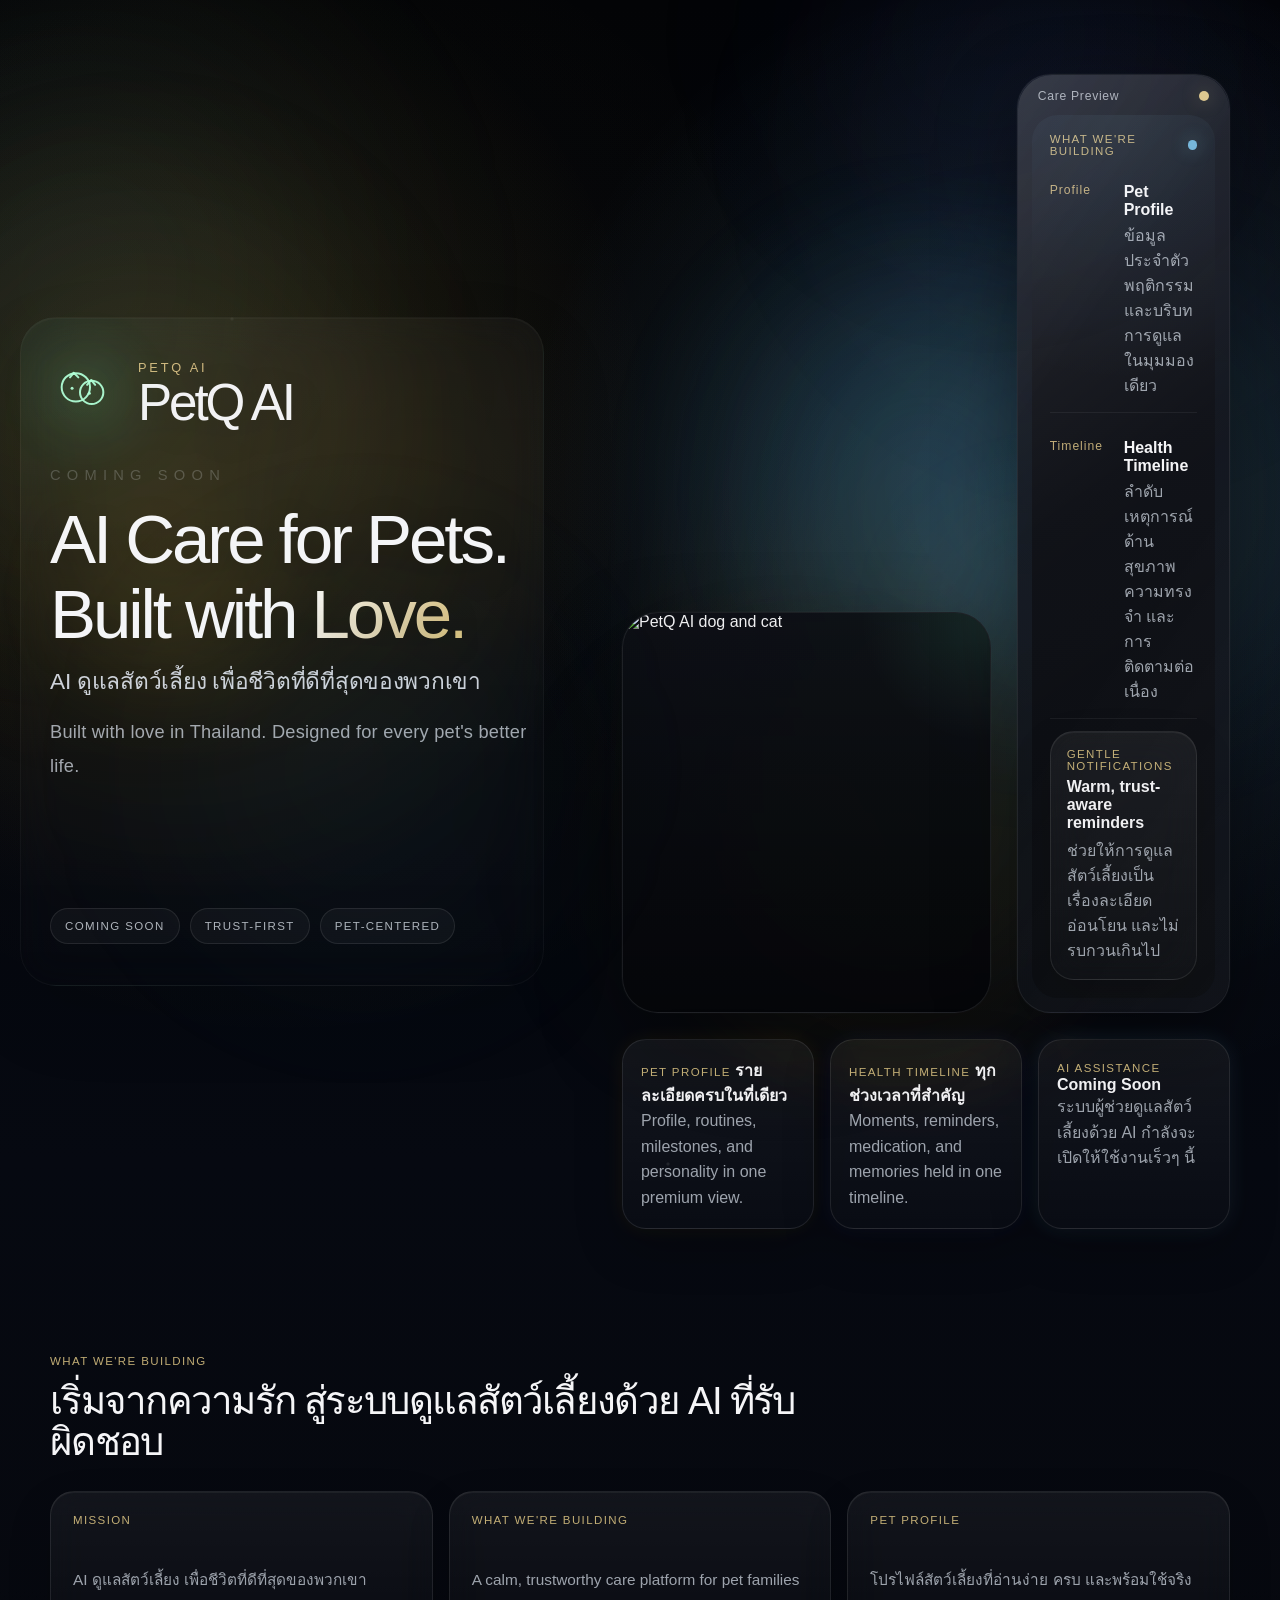
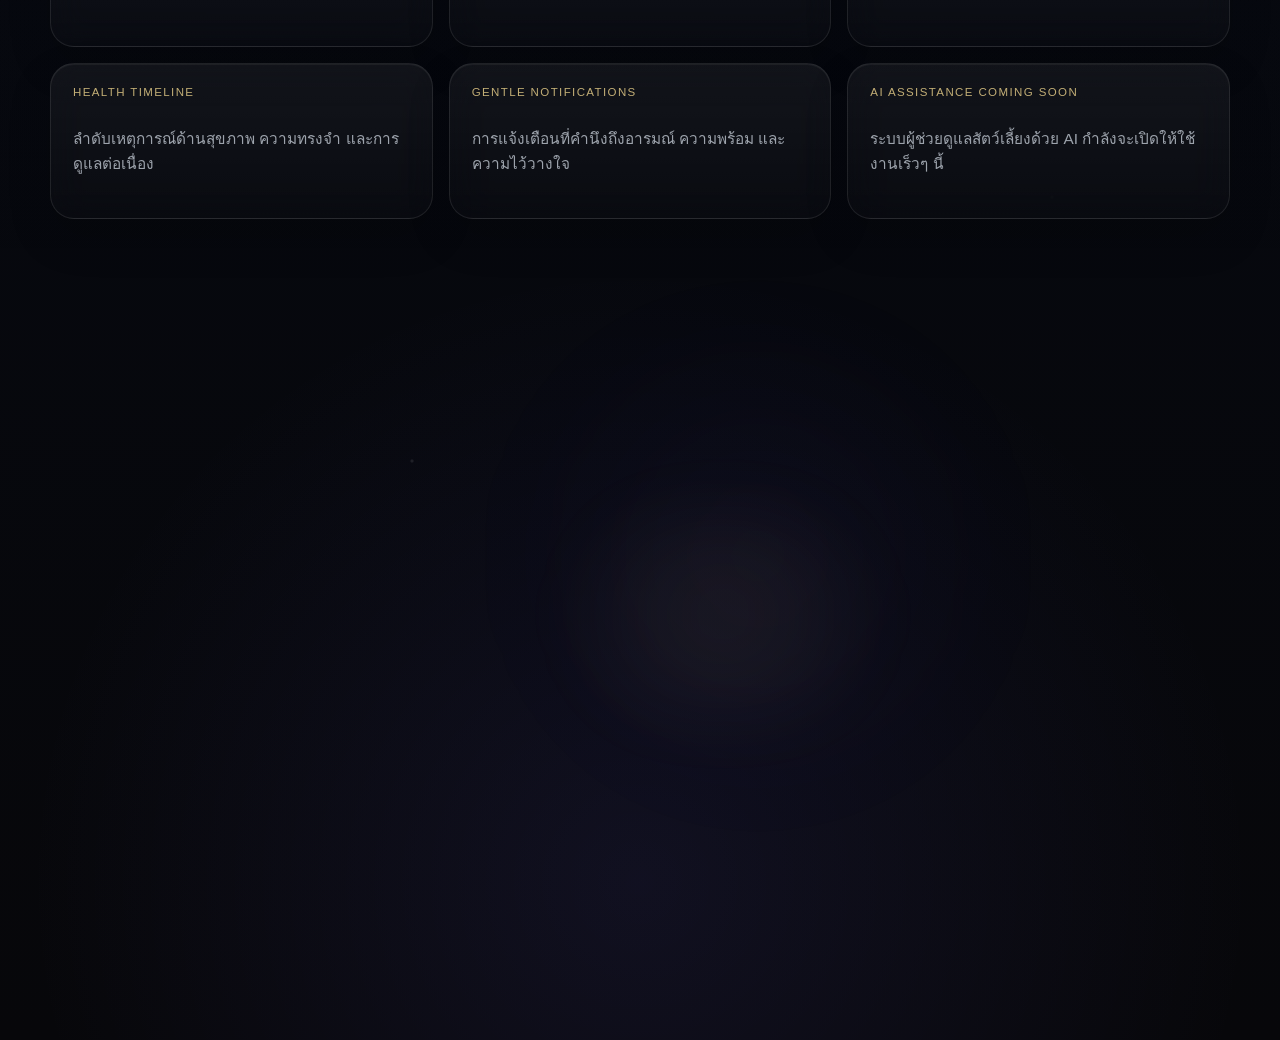
==== commit 0b79f89f: "Add files via upload" ====
--- a/index.html
+++ b/index.html
@@ -76,11 +76,6 @@
           <div class="device-stack">
             <article class="hero-pet-visual float-soft">
               <img src="assets/petq-hero-dog-cat.jpg" alt="PetQ AI dog and cat" />
-              <div class="hero-pet-overlay">
-                <span class="card-kicker">PetQ AI</span>
-                <strong>AI Assistant — Coming Soon</strong>
-                <p>ระบบผู้ช่วยดูแลสัตว์เลี้ยงด้วย AI กำลังจะเปิดให้ใช้งานเร็วๆ นี้</p>
-              </div>
             </article>
 
             <article class="device device-android float-soft-delayed">
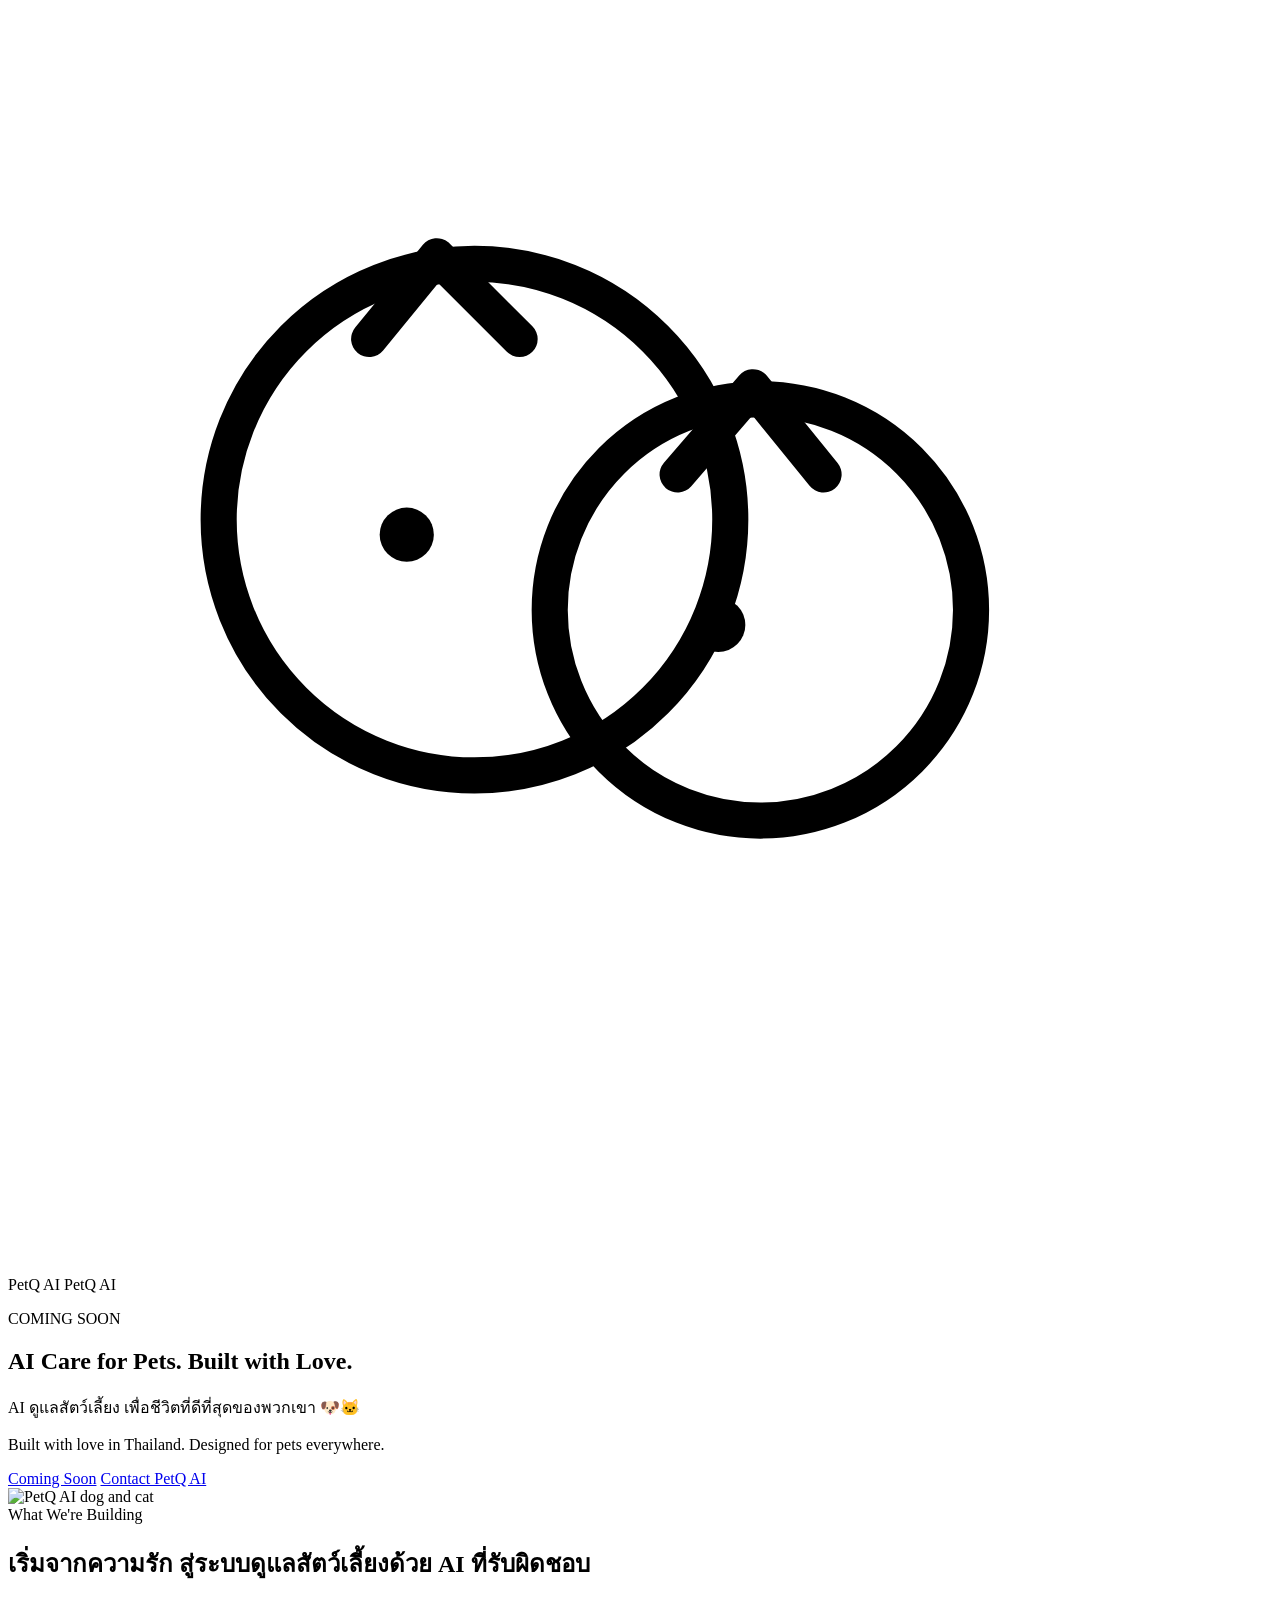
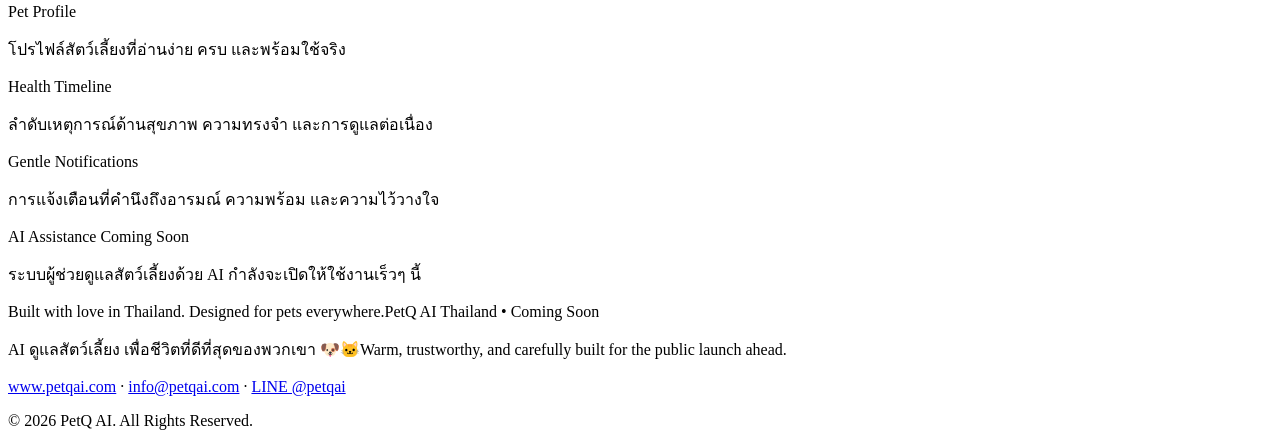
==== commit 9f91a283: "Add files via upload" ====
--- a/index.html
+++ b/index.html
@@ -12,25 +12,15 @@
   <link rel="stylesheet" href="styles.css" />
 </head>
 <body>
-  <main class="app-landing">
+  <main class="app-landing landing-minimal">
     <div class="bg-layer bg-layer-gold" aria-hidden="true"></div>
     <div class="bg-layer bg-layer-cyan" aria-hidden="true"></div>
-    <div class="bg-layer bg-layer-violet" aria-hidden="true"></div>
     <div class="ambient-orb orb-left" aria-hidden="true"></div>
     <div class="ambient-orb orb-right" aria-hidden="true"></div>
-    <div class="ambient-orb orb-bottom" aria-hidden="true"></div>
-    <div class="particle-layer" aria-hidden="true">
-      <span class="particle particle-1"></span>
-      <span class="particle particle-2"></span>
-      <span class="particle particle-3"></span>
-      <span class="particle particle-4"></span>
-      <span class="particle particle-5"></span>
-      <span class="particle particle-6"></span>
-    </div>
 
-    <section class="hero-section">
-      <div class="container hero-grid">
-        <div class="hero-copy">
+    <section class="hero-section hero-section-clean">
+      <div class="container hero-grid hero-grid-clean">
+        <div class="hero-copy hero-copy-clean">
           <div class="brand-lockup reveal reveal-delay-1">
             <svg class="brand-mark" viewBox="0 0 84 84" fill="none" aria-hidden="true">
               <circle cx="31" cy="34" r="17" stroke="currentColor" stroke-width="2.4"></circle>
@@ -52,143 +42,45 @@
               <span>AI Care for Pets.</span>
               <span>Built with <span class="gradient-word">Love.</span></span>
             </h1>
-            <p class="hero-subtitle">
-              AI ดูแลสัตว์เลี้ยง เพื่อชีวิตที่ดีที่สุดของพวกเขา
-            </p>
-            <p class="hero-subtitle-th">Built with love in Thailand. Designed for every pet&apos;s better life.</p>
+            <p class="hero-subtitle">AI ดูแลสัตว์เลี้ยง เพื่อชีวิตที่ดีที่สุดของพวกเขา 🐶🐱</p>
+            <p class="hero-subtitle-th">Built with love in Thailand. Designed for pets everywhere.</p>
           </div>
 
           <div class="hero-actions reveal reveal-delay-3">
-            <a class="button button-primary" href="#waitlist"><span>Coming Soon</span></a>
+            <a class="button button-primary" href="#contact"><span>Coming Soon</span></a>
             <a class="button button-secondary" href="mailto:info@petqai.com?subject=PetQ%20AI%20Website%20Inquiry"><span>Contact PetQ AI</span></a>
-          </div>
-
-          <div class="hero-meta reveal reveal-delay-4">
-            <span class="meta-chip">Coming Soon</span>
-            <span class="meta-chip">Trust-first</span>
-            <span class="meta-chip">Pet-centered</span>
           </div>
         </div>
 
-        <div class="hero-stage reveal reveal-delay-4 parallax-stage" id="preview">
-          <div class="stage-glow parallax-soft" aria-hidden="true"></div>
-
-          <div class="device-stack">
-            <article class="hero-pet-visual float-soft">
-              <img src="assets/petq-hero-dog-cat.jpg" alt="PetQ AI dog and cat" />
-            </article>
-
-            <article class="device device-android float-soft-delayed">
-              <div class="device-topbar"><span>Care Preview</span><span class="screen-dot gold"></span></div>
-              <div class="device-screen">
-                <div class="screen-header">
-                  <span class="screen-label">What We&apos;re Building</span>
-                  <span class="screen-dot"></span>
-                </div>
-                <div class="timeline-item">
-                  <span class="timeline-time">Profile</span>
-                  <div>
-                    <strong>Pet Profile</strong>
-                    <p>ข้อมูลประจำตัว พฤติกรรม และบริบทการดูแลในมุมมองเดียว</p>
-                  </div>
-                </div>
-                <div class="timeline-item">
-                  <span class="timeline-time">Timeline</span>
-                  <div>
-                    <strong>Health Timeline</strong>
-                    <p>ลำดับเหตุการณ์ด้านสุขภาพ ความทรงจำ และการติดตามต่อเนื่อง</p>
-                  </div>
-                </div>
-                <div class="profile-mini">
-                  <span class="card-kicker">Gentle Notifications</span>
-                  <strong>Warm, trust-aware reminders</strong>
-                  <p>ช่วยให้การดูแลสัตว์เลี้ยงเป็นเรื่องละเอียด อ่อนโยน และไม่รบกวนเกินไป</p>
-                </div>
-              </div>
-            </article>
-          </div>
-
-          <div class="preview-cards">
-            <article class="preview-card preview-profile reveal card-reveal">
-              <span class="card-kicker">Pet Profile</span>
-              <strong>รายละเอียดครบในที่เดียว</strong>
-              <p>Profile, routines, milestones, and personality in one premium view.</p>
-            </article>
-            <article class="preview-card preview-timeline reveal card-reveal">
-              <span class="card-kicker">Health Timeline</span>
-              <strong>ทุกช่วงเวลาที่สำคัญ</strong>
-              <p>Moments, reminders, medication, and memories held in one timeline.</p>
-            </article>
-            <article class="preview-card preview-chat reveal card-reveal">
-              <span class="card-kicker">AI Assistance</span>
-              <strong>Coming Soon</strong>
-              <p>ระบบผู้ช่วยดูแลสัตว์เลี้ยงด้วย AI กำลังจะเปิดให้ใช้งานเร็วๆ นี้</p>
-            </article>
-          </div>
+        <div class="hero-stage hero-stage-clean reveal reveal-delay-3">
+          <article class="hero-pet-visual hero-pet-visual-clean float-soft">
+            <img src="assets/petq-hero-dog-cat.jpg" alt="PetQ AI dog and cat" />
+          </article>
         </div>
       </div>
     </section>
 
-    <section class="features-section reveal reveal-delay-2">
+    <section class="features-section features-section-clean reveal reveal-delay-2">
       <div class="container">
-        <div class="section-intro">
-          <span class="section-kicker">What We&apos;re Building</span>
+        <div class="section-intro section-intro-clean">
+          <span class="section-kicker">What We're Building</span>
           <h2>เริ่มจากความรัก สู่ระบบดูแลสัตว์เลี้ยงด้วย AI ที่รับผิดชอบ</h2>
         </div>
 
-        <div class="features-grid">
-          <article class="feature-card reveal card-reveal"><span class="card-kicker">Mission</span><p>AI ดูแลสัตว์เลี้ยง เพื่อชีวิตที่ดีที่สุดของพวกเขา</p></article>
-          <article class="feature-card reveal card-reveal"><span class="card-kicker">What We&apos;re Building</span><p>A calm, trustworthy care platform for pet families</p></article>
-          <article class="feature-card reveal card-reveal"><span class="card-kicker">Pet Profile</span><p>โปรไฟล์สัตว์เลี้ยงที่อ่านง่าย ครบ และพร้อมใช้จริง</p></article>
-          <article class="feature-card reveal card-reveal"><span class="card-kicker">Health Timeline</span><p>ลำดับเหตุการณ์ด้านสุขภาพ ความทรงจำ และการดูแลต่อเนื่อง</p></article>
-          <article class="feature-card reveal card-reveal"><span class="card-kicker">Gentle Notifications</span><p>การแจ้งเตือนที่คำนึงถึงอารมณ์ ความพร้อม และความไว้วางใจ</p></article>
-          <article class="feature-card reveal card-reveal"><span class="card-kicker">AI Assistance Coming Soon</span><p>ระบบผู้ช่วยดูแลสัตว์เลี้ยงด้วย AI กำลังจะเปิดให้ใช้งานเร็วๆ นี้</p></article>
+        <div class="features-grid features-grid-clean">
+          <article class="feature-card feature-card-clean reveal card-reveal"><span class="card-kicker">Pet Profile</span><p>โปรไฟล์สัตว์เลี้ยงที่อ่านง่าย ครบ และพร้อมใช้จริง</p></article>
+          <article class="feature-card feature-card-clean reveal card-reveal"><span class="card-kicker">Health Timeline</span><p>ลำดับเหตุการณ์ด้านสุขภาพ ความทรงจำ และการดูแลต่อเนื่อง</p></article>
+          <article class="feature-card feature-card-clean reveal card-reveal"><span class="card-kicker">Gentle Notifications</span><p>การแจ้งเตือนที่คำนึงถึงอารมณ์ ความพร้อม และความไว้วางใจ</p></article>
+          <article class="feature-card feature-card-clean reveal card-reveal"><span class="card-kicker">AI Assistance Coming Soon</span><p>ระบบผู้ช่วยดูแลสัตว์เลี้ยงด้วย AI กำลังจะเปิดให้ใช้งานเร็วๆ นี้</p></article>
         </div>
       </div>
     </section>
 
-    <section class="waitlist-section reveal reveal-delay-3" id="waitlist">
-      <div class="container waitlist-shell">
-        <div class="waitlist-copy">
-          <span class="section-kicker">Mission</span>
-          <h2>PetQ AI is being built carefully — step by step, with trust at the center.</h2>
-          <p>PetQ AI is being built as a calm, premium pet care platform that puts warmth, trust, and responsibility first.</p>
-          <p class="waitlist-th">เริ่มจากความรัก สู่ระบบดูแลสัตว์เลี้ยงด้วย AI ที่รับผิดชอบ</p>
-          <div class="momentum-grid">
-            <span class="momentum-pill">Built in Thailand</span>
-            <span class="momentum-pill">Pet Profile</span>
-            <span class="momentum-pill">Health Timeline</span>
-            <span class="momentum-pill">Gentle Notifications</span>
-            <span class="momentum-pill">AI Assistance Coming Soon</span>
-          </div>
-        </div>
-
-        <div class="waitlist-panel">
-          <span class="card-kicker">Coming Soon</span>
-          <strong>AI Assistant — Coming Soon</strong>
-          <p>ระบบผู้ช่วยดูแลสัตว์เลี้ยงด้วย AI กำลังจะเปิดให้ใช้งานเร็วๆ นี้</p>
-          <div class="trust-grid">
-            <span class="trust-pill">Mission</span>
-            <span class="trust-pill">Pet Profile</span>
-            <span class="trust-pill">Health Timeline</span>
-            <span class="trust-pill">Gentle Notifications</span>
-            <span class="trust-pill">Coming Soon</span>
-          </div>
-          <div class="waitlist-links">
-            <a href="https://www.petqai.com">www.petqai.com</a>
-            <a href="https://line.me/R/ti/p/@petqai" target="_blank" rel="noreferrer">LINE @petqai</a>
-            <a href="mailto:info@petqai.com">info@petqai.com</a>
-          </div>
-        </div>
-      </div>
-    </section>
-
-    <section class="trust-section reveal reveal-delay-4">
-      <div class="container trust-shell">
+    <section class="trust-section trust-section-clean reveal reveal-delay-3" id="contact">
+      <div class="container trust-shell trust-shell-clean">
         <div class="trust-divider" aria-hidden="true"></div>
         <p class="trust-line"><span>Built with love in Thailand. Designed for pets everywhere.</span><span>PetQ AI Thailand • Coming Soon</span></p>
         <p class="trust-note"><span>AI ดูแลสัตว์เลี้ยง เพื่อชีวิตที่ดีที่สุดของพวกเขา 🐶🐱</span><span>Warm, trustworthy, and carefully built for the public launch ahead.</span></p>
-        <p class="trust-note trust-note-th">ระบบผู้ช่วยดูแลสัตว์เลี้ยงด้วย AI กำลังจะเปิดให้ใช้งานเร็วๆ นี้</p>
         <div class="contact-inline">
           <a href="https://www.petqai.com">www.petqai.com</a>
           <span aria-hidden="true">·</span>
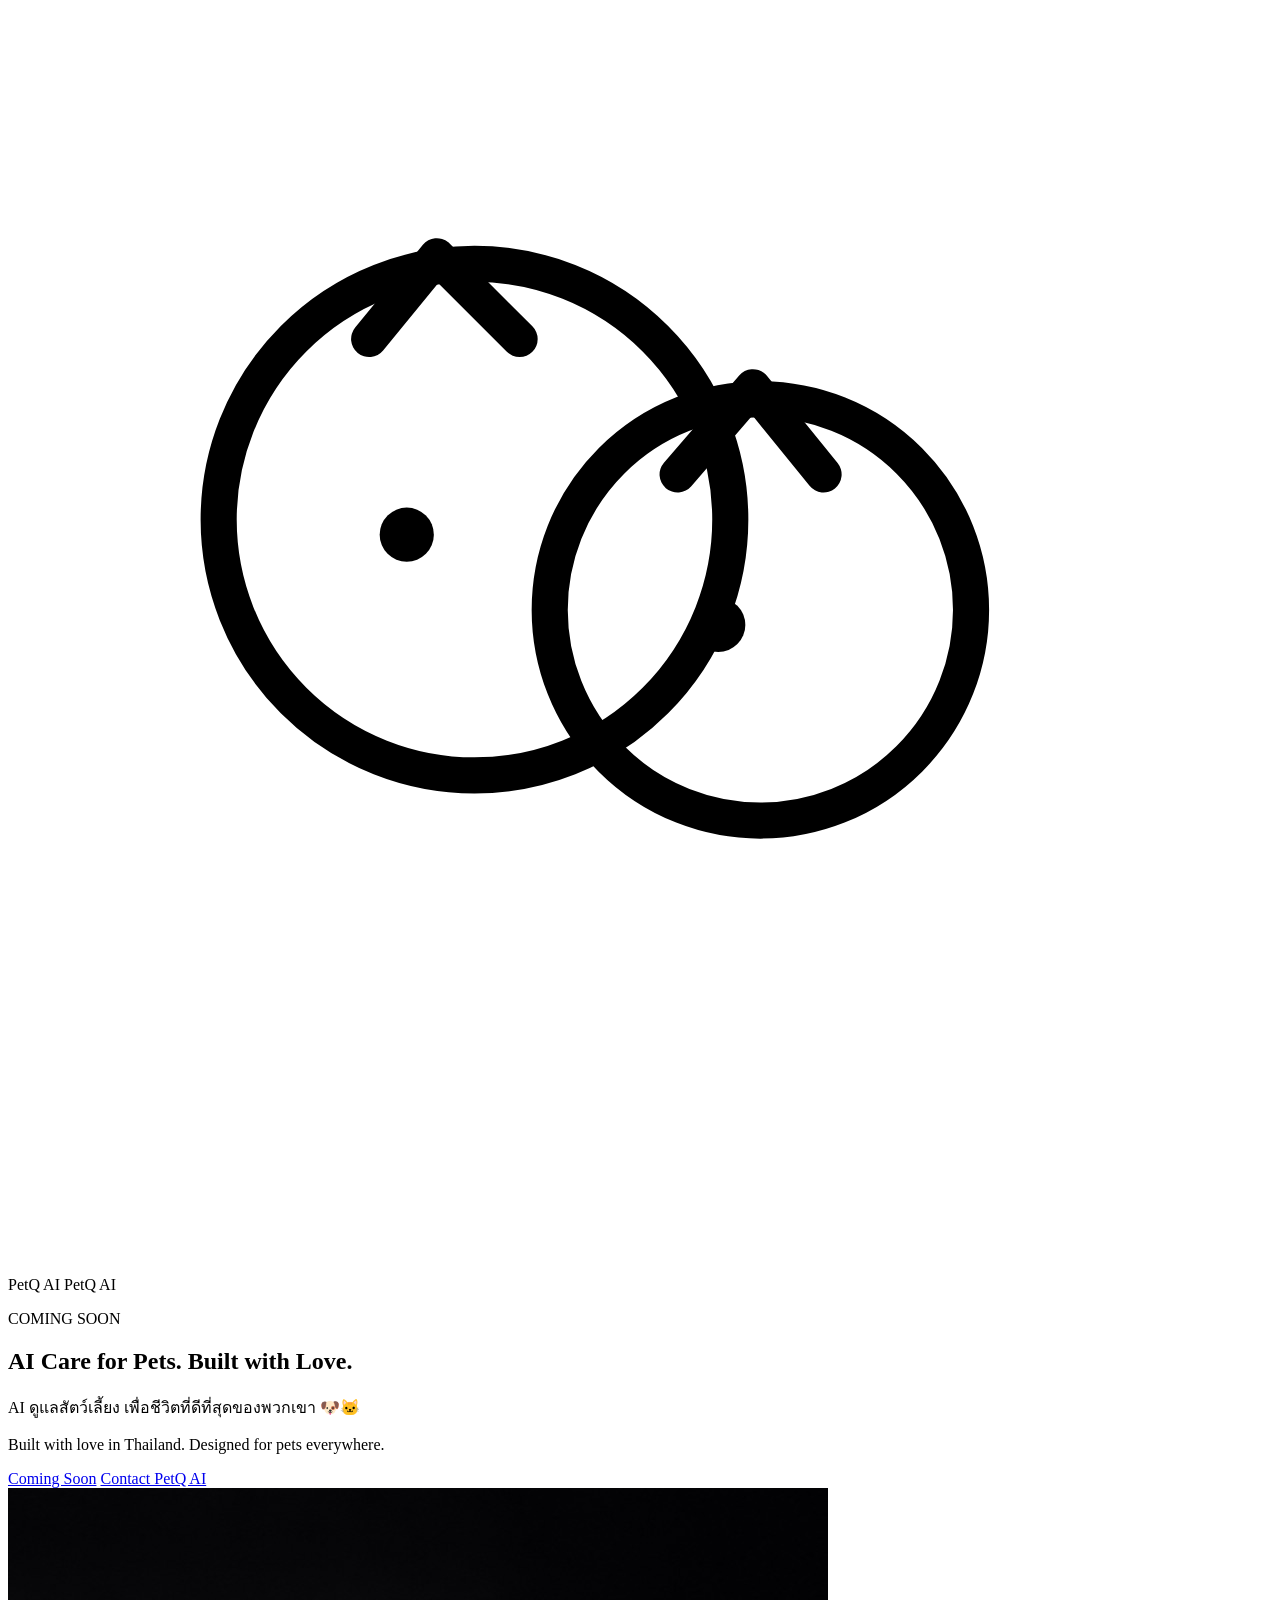
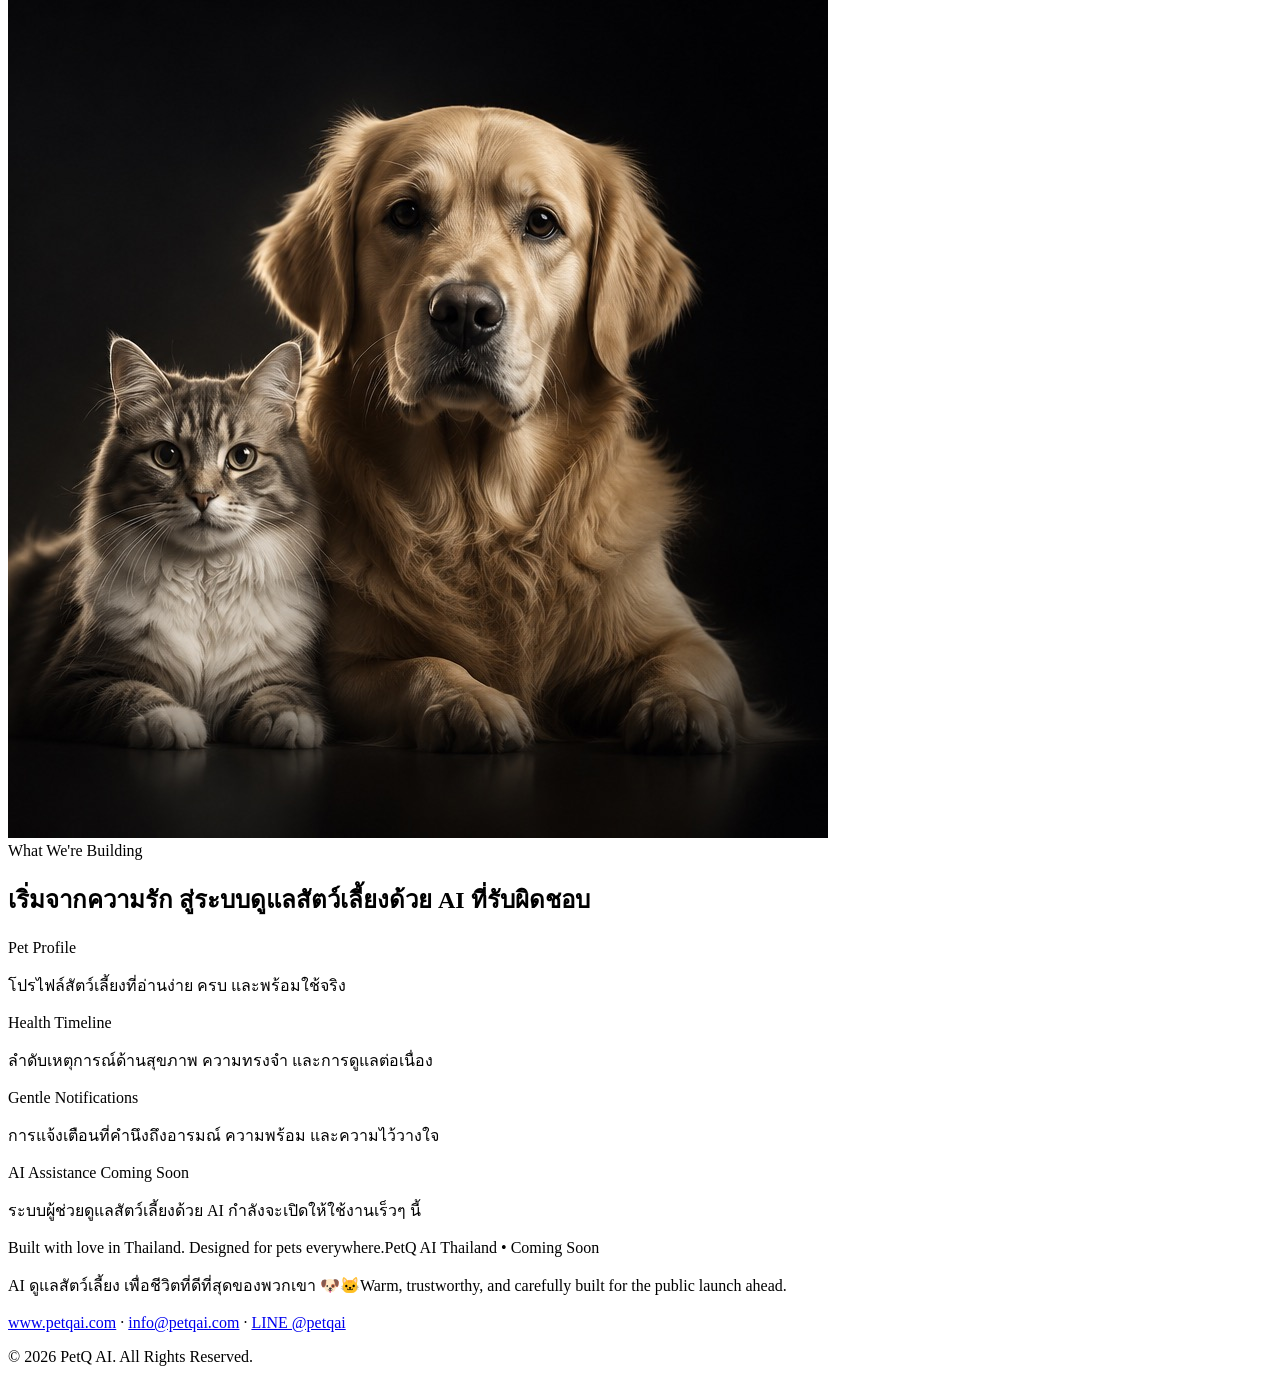
==== commit f47ec8bd: "Add files via upload" ====
--- a/index.html
+++ b/index.html
@@ -54,7 +54,7 @@
 
         <div class="hero-stage hero-stage-clean reveal reveal-delay-3">
           <article class="hero-pet-visual hero-pet-visual-clean float-soft">
-            <img src="assets/petq-hero-dog-cat.jpg" alt="PetQ AI dog and cat" />
+            <img src="[data-uri]" alt="PetQ AI dog and cat" />
           </article>
         </div>
       </div>
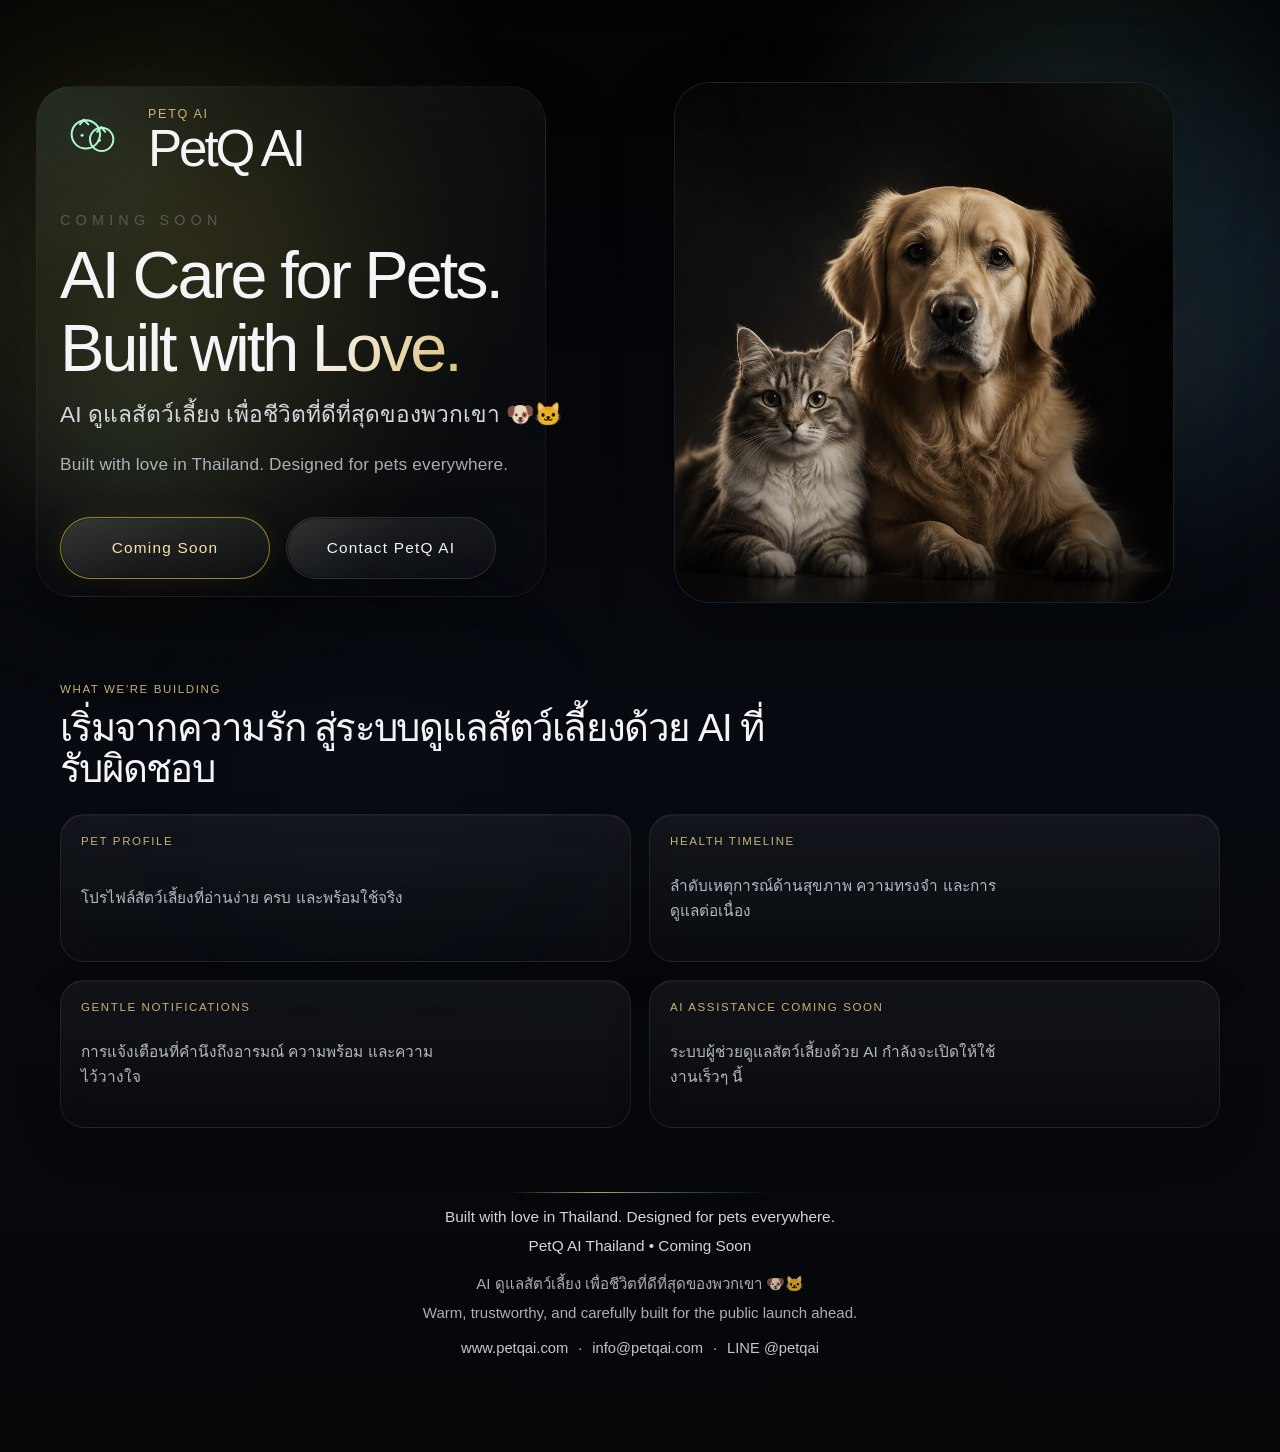
==== commit 7f6b388d: "Add files via upload" ====
--- a/index.html
+++ b/index.html
@@ -9,7 +9,779 @@
     content="AI ดูแลสัตว์เลี้ยง เพื่อชีวิตที่ดีที่สุดของพวกเขา 🐶🐱 PetQ AI กำลังจะเปิดให้ใช้งานเร็วๆ นี้"
   />
   <meta name="theme-color" content="#030406" />
-  <link rel="stylesheet" href="styles.css" />
+  <style>
+:root {
+  --bg: #040506;
+  --bg-soft: #0a1018;
+  --panel: rgba(14, 18, 24, 0.72);
+  --panel-strong: rgba(12, 15, 20, 0.88);
+  --panel-border: rgba(255, 255, 255, 0.08);
+  --text: #f5f5f7;
+  --muted: rgba(223, 228, 236, 0.74);
+  --muted-soft: rgba(223, 228, 236, 0.58);
+  --gold: #d4af37;
+  --gold-soft: #efd48d;
+  --green: #8bf1bf;
+  --cyan: #7fd2ff;
+  --shadow: 0 24px 70px rgba(0, 0, 0, 0.32);
+  --radius-xl: 36px;
+  --radius-lg: 24px;
+  --container: 1160px;
+  --font-system: -apple-system, BlinkMacSystemFont, "SF Pro Display", "Inter", "Segoe UI", sans-serif;
+}
+
+* {
+  box-sizing: border-box;
+}
+
+html {
+  scroll-behavior: smooth;
+}
+
+body {
+  margin: 0;
+  min-width: 320px;
+  color: var(--text);
+  background:
+    radial-gradient(circle at 14% 16%, rgba(212, 175, 55, 0.12), transparent 22%),
+    radial-gradient(circle at 86% 18%, rgba(127, 210, 255, 0.12), transparent 22%),
+    linear-gradient(180deg, #020304 0%, #070a10 52%, #050608 100%);
+  font-family: var(--font-system);
+  text-rendering: optimizeLegibility;
+  -webkit-font-smoothing: antialiased;
+  overflow-x: hidden;
+}
+
+body::before,
+body::after {
+  content: "";
+  position: fixed;
+  inset: -16%;
+  pointer-events: none;
+  z-index: 0;
+  filter: blur(90px);
+  opacity: 0.42;
+}
+
+body::before {
+  background:
+    radial-gradient(circle at 20% 36%, rgba(139, 241, 191, 0.12), transparent 22%),
+    radial-gradient(circle at 76% 24%, rgba(127, 210, 255, 0.1), transparent 22%);
+  animation: driftA 34s ease-in-out infinite alternate;
+}
+
+body::after {
+  background:
+    radial-gradient(circle at 72% 18%, rgba(212, 175, 55, 0.12), transparent 18%),
+    radial-gradient(circle at 34% 78%, rgba(127, 210, 255, 0.08), transparent 18%);
+  animation: driftB 42s ease-in-out infinite alternate;
+}
+
+a {
+  color: inherit;
+  text-decoration: none;
+}
+
+button,
+input {
+  font: inherit;
+}
+
+button,
+a,
+input {
+  -webkit-tap-highlight-color: transparent;
+}
+
+:focus-visible {
+  outline: 2px solid rgba(212, 175, 55, 0.9);
+  outline-offset: 3px;
+}
+
+.container {
+  width: min(100% - 40px, var(--container));
+  margin: 0 auto;
+  position: relative;
+  z-index: 1;
+}
+
+.app-landing {
+  position: relative;
+  min-height: 100vh;
+  overflow: hidden;
+  padding: 28px 0 30px;
+  isolation: isolate;
+}
+
+.bg-layer,
+.ambient-orb {
+  position: absolute;
+  pointer-events: none;
+  border-radius: 999px;
+  z-index: 0;
+}
+
+.bg-layer {
+  filter: blur(96px);
+  opacity: 0.42;
+}
+
+.bg-layer-gold {
+  width: min(42vw, 540px);
+  height: min(42vw, 540px);
+  left: -10%;
+  top: 6%;
+  background: radial-gradient(circle, rgba(212, 175, 55, 0.18), rgba(212, 175, 55, 0));
+  animation: pulseGlow 26s ease-in-out infinite;
+}
+
+.bg-layer-cyan {
+  width: min(44vw, 580px);
+  height: min(34vw, 420px);
+  right: -8%;
+  top: 8%;
+  background: radial-gradient(circle, rgba(127, 210, 255, 0.16), rgba(127, 210, 255, 0));
+  animation: pulseGlowSoft 30s ease-in-out infinite alternate;
+}
+
+.ambient-orb {
+  filter: blur(42px);
+  opacity: 0.48;
+}
+
+.orb-left {
+  width: 220px;
+  height: 220px;
+  left: 2%;
+  top: 22%;
+  background: radial-gradient(circle, rgba(139, 241, 191, 0.14), rgba(139, 241, 191, 0));
+  animation: floatAura 24s ease-in-out infinite alternate;
+}
+
+.orb-right {
+  width: 260px;
+  height: 260px;
+  right: 5%;
+  top: 16%;
+  background: radial-gradient(circle, rgba(212, 175, 55, 0.14), rgba(212, 175, 55, 0));
+  animation: floatAuraReverse 28s ease-in-out infinite alternate;
+}
+
+.hero-section,
+.features-section,
+.trust-section,
+.site-footer {
+  position: relative;
+  z-index: 1;
+}
+
+.hero-section-clean {
+  padding: 54px 0 72px;
+}
+
+.hero-grid-clean {
+  display: grid;
+  grid-template-columns: minmax(0, 0.92fr) minmax(0, 1.08fr);
+  gap: 64px;
+  align-items: center;
+}
+
+.hero-copy-clean {
+  max-width: 540px;
+  position: relative;
+}
+
+.hero-copy-clean::before {
+  content: "";
+  position: absolute;
+  inset: -20px 18px -18px -24px;
+  border-radius: var(--radius-xl);
+  background:
+    linear-gradient(180deg, rgba(255, 255, 255, 0.04), rgba(255, 255, 255, 0.012)),
+    radial-gradient(circle at top left, rgba(139, 241, 191, 0.08), rgba(139, 241, 191, 0) 28%);
+  border: 1px solid rgba(255, 255, 255, 0.05);
+  box-shadow: 0 28px 80px rgba(0, 0, 0, 0.18);
+  backdrop-filter: blur(16px);
+  -webkit-backdrop-filter: blur(16px);
+  pointer-events: none;
+}
+
+.brand-lockup,
+.hero-heading-group,
+.hero-actions,
+.hero-meta {
+  position: relative;
+  z-index: 1;
+}
+
+.brand-lockup {
+  display: inline-flex;
+  align-items: center;
+  gap: 18px;
+  margin-bottom: 36px;
+}
+
+.brand-mark {
+  width: 70px;
+  height: 70px;
+  color: rgba(181, 255, 216, 0.96);
+  filter: drop-shadow(0 0 22px rgba(139, 241, 191, 0.16));
+}
+
+.brand-text {
+  display: grid;
+  gap: 4px;
+}
+
+.brand-kicker,
+.section-kicker,
+.card-kicker,
+.meta-chip {
+  letter-spacing: 0.14em;
+  text-transform: uppercase;
+}
+
+.brand-kicker {
+  font-size: 0.78rem;
+  color: rgba(239, 212, 141, 0.82);
+}
+
+.brand-name {
+  font-size: clamp(2.3rem, 4vw, 4.8rem);
+  line-height: 0.95;
+  font-weight: 360;
+  letter-spacing: -0.06em;
+}
+
+.hero-heading-group {
+  display: grid;
+  gap: 16px;
+}
+
+.hero-coming-soon {
+  margin: 0;
+  font-size: clamp(0.9rem, 1.05vw, 1.04rem);
+  letter-spacing: 0.36em;
+  text-transform: uppercase;
+  color: rgba(236, 240, 245, 0.24);
+}
+
+h1,
+h2 {
+  margin: 0;
+  letter-spacing: -0.045em;
+}
+
+h1 {
+  display: grid;
+  gap: 10px;
+  font-size: clamp(3rem, 5.2vw, 5.4rem);
+  line-height: 0.95;
+  font-weight: 320;
+  text-wrap: balance;
+}
+
+.gradient-word {
+  background: linear-gradient(115deg, rgba(255, 255, 255, 0.98), rgba(239, 212, 141, 0.92), rgba(181, 255, 216, 0.94));
+  background-size: 180% 180%;
+  -webkit-background-clip: text;
+  background-clip: text;
+  color: transparent;
+  animation: gradientShift 14s ease-in-out infinite;
+}
+
+.hero-subtitle {
+  margin: 0;
+  font-size: clamp(1.12rem, 1.8vw, 1.42rem);
+  line-height: 1.64;
+  color: rgba(228, 232, 239, 0.92);
+  text-wrap: pretty;
+}
+
+.hero-subtitle-th {
+  margin: 0;
+  font-size: clamp(0.98rem, 1.35vw, 1.08rem);
+  line-height: 1.84;
+  letter-spacing: 0.01em;
+  color: var(--muted);
+}
+
+.hero-actions {
+  margin-top: 36px;
+  display: flex;
+  flex-wrap: wrap;
+  gap: 16px;
+}
+
+.button {
+  position: relative;
+  display: inline-flex;
+  align-items: center;
+  justify-content: center;
+  min-height: 62px;
+  min-width: 210px;
+  padding: 0 28px;
+  border-radius: 999px;
+  border: 1px solid transparent;
+  font-size: 0.96rem;
+  font-weight: 500;
+  letter-spacing: 0.08em;
+  overflow: hidden;
+  backdrop-filter: blur(14px);
+  -webkit-backdrop-filter: blur(14px);
+  transition: transform 420ms ease, border-color 420ms ease, box-shadow 420ms ease, color 420ms ease;
+}
+
+.button::before {
+  content: "";
+  position: absolute;
+  inset: 1px;
+  border-radius: inherit;
+  background: linear-gradient(135deg, rgba(255, 255, 255, 0.1), rgba(255, 255, 255, 0.02) 48%, rgba(255, 255, 255, 0));
+  pointer-events: none;
+}
+
+.button::after {
+  content: "";
+  position: absolute;
+  top: -140%;
+  left: -32%;
+  width: 30%;
+  height: 360%;
+  opacity: 0;
+  pointer-events: none;
+  transform: rotate(18deg) translateX(-160%);
+  background: linear-gradient(180deg, rgba(255,255,255,0), rgba(255,244,214,0.34), rgba(255,255,255,0));
+}
+
+.button:hover {
+  transform: translateY(-2px);
+}
+
+.button-primary {
+  color: #f7e2a8;
+  border-color: rgba(212, 175, 55, 0.7);
+  background: linear-gradient(180deg, rgba(255, 255, 255, 0.05), rgba(255, 255, 255, 0.02));
+  box-shadow: 0 18px 40px rgba(0, 0, 0, 0.26), 0 0 24px rgba(212, 175, 55, 0.1);
+}
+
+.button-primary::after {
+  animation: shimmerSweep 10s ease-in-out infinite;
+}
+
+.button-primary:hover {
+  border-color: rgba(239, 212, 141, 0.9);
+  box-shadow: 0 22px 46px rgba(0, 0, 0, 0.32), 0 0 30px rgba(212, 175, 55, 0.14);
+}
+
+.button-secondary {
+  border-color: rgba(255, 255, 255, 0.12);
+  background: linear-gradient(180deg, rgba(255,255,255,0.05), rgba(255,255,255,0.02));
+  box-shadow: 0 16px 36px rgba(0, 0, 0, 0.24);
+}
+
+.button-secondary:hover {
+  border-color: rgba(127, 210, 255, 0.24);
+  box-shadow: 0 18px 40px rgba(0, 0, 0, 0.28), 0 0 20px rgba(127, 210, 255, 0.1);
+}
+
+.hero-stage-clean {
+  display: flex;
+  justify-content: center;
+}
+
+.hero-pet-visual-clean {
+  position: relative;
+  width: min(100%, 500px);
+  aspect-ratio: 0.96 / 1;
+  border-radius: var(--radius-xl);
+  overflow: hidden;
+  border: 1px solid rgba(255, 255, 255, 0.08);
+  background: var(--panel-strong);
+  box-shadow: var(--shadow);
+}
+
+.hero-pet-visual-clean img {
+  width: 100%;
+  height: 100%;
+  object-fit: cover;
+  display: block;
+}
+
+.hero-pet-visual-clean::after {
+  content: "";
+  position: absolute;
+  inset: 0;
+  pointer-events: none;
+  background:
+    linear-gradient(180deg, rgba(0, 0, 0, 0.04), rgba(0, 0, 0, 0.2)),
+    radial-gradient(circle at top right, rgba(139, 241, 191, 0.08), rgba(139, 241, 191, 0) 24%);
+}
+
+.features-section-clean {
+  padding: 8px 0 30px;
+}
+
+.section-intro-clean {
+  display: grid;
+  gap: 12px;
+  margin-bottom: 24px;
+}
+
+.section-kicker,
+.card-kicker {
+  font-size: 0.72rem;
+  color: rgba(239, 212, 141, 0.82);
+}
+
+h2 {
+  max-width: 720px;
+  font-size: clamp(1.8rem, 3vw, 3rem);
+  line-height: 1.08;
+  font-weight: 340;
+}
+
+.features-grid-clean {
+  display: grid;
+  grid-template-columns: repeat(2, minmax(0, 1fr));
+  gap: 18px;
+}
+
+.feature-card-clean {
+  min-height: 148px;
+  padding: 20px;
+  display: grid;
+  gap: 10px;
+  border-radius: var(--radius-lg);
+  border: 1px solid var(--panel-border);
+  background: linear-gradient(180deg, rgba(255,255,255,0.05), rgba(255,255,255,0.016));
+  box-shadow: inset 0 1px 0 rgba(255,255,255,0.04), 0 18px 44px rgba(0,0,0,0.14);
+  backdrop-filter: blur(16px);
+  -webkit-backdrop-filter: blur(16px);
+  transition: transform 420ms ease, border-color 420ms ease, box-shadow 420ms ease;
+}
+
+.feature-card-clean:hover {
+  transform: translateY(-3px);
+  border-color: var(--surface-highlight);
+  box-shadow: inset 0 1px 0 rgba(255,255,255,0.05), 0 22px 48px rgba(0,0,0,0.18), 0 0 14px rgba(212,175,55,0.06);
+}
+
+.feature-card-clean p {
+  margin: 0;
+  max-width: 22rem;
+  font-size: 0.96rem;
+  line-height: 1.62;
+  color: rgba(223, 228, 236, 0.8);
+}
+
+.trust-section-clean {
+  padding: 34px 0 20px;
+}
+
+.trust-shell-clean {
+  display: grid;
+  gap: 12px;
+  justify-items: center;
+  text-align: center;
+}
+
+.trust-divider {
+  width: min(260px, 44vw);
+  height: 1px;
+  background: linear-gradient(90deg, rgba(255,255,255,0), rgba(239,212,141,0.74), rgba(127,210,255,0.34), rgba(255,255,255,0));
+  box-shadow: 0 0 18px rgba(212,175,55,0.14);
+}
+
+.trust-line,
+.trust-note {
+  display: grid;
+  gap: 4px;
+  margin: 0;
+}
+
+.trust-line {
+  color: rgba(239,243,247,0.88);
+  font-size: 0.96rem;
+  line-height: 1.62;
+}
+
+.trust-note {
+  max-width: 42rem;
+  font-size: 0.94rem;
+  line-height: 1.68;
+  color: rgba(223, 228, 236, 0.76);
+}
+
+.contact-inline {
+  display: flex;
+  flex-wrap: wrap;
+  align-items: center;
+  justify-content: center;
+  gap: 10px;
+  font-size: 0.92rem;
+  line-height: 1.6;
+  color: rgba(236,240,245,0.82);
+}
+
+.contact-inline a {
+  transition: color 360ms ease, text-shadow 360ms ease;
+}
+
+.contact-inline a:hover {
+  color: rgba(239, 212, 141, 0.96);
+  text-shadow: 0 0 18px rgba(212, 175, 55, 0.16);
+}
+
+.site-footer {
+  padding: 22px 0 4px;
+  position: relative;
+  z-index: 1;
+}
+
+.site-footer p {
+  margin: 0;
+  text-align: center;
+  font-size: 0.82rem;
+  color: rgba(223,228,236,0.56);
+}
+
+.meta-chip,
+.preview-card,
+.device,
+.waitlist-panel,
+.hero-pet-overlay,
+.chat-bubble,
+.device-stack,
+.preview-cards,
+.waitlist-section,
+.momentum-grid,
+.trust-grid,
+.momentum-pill,
+.trust-pill,
+.device-topbar,
+.device-screen,
+.screen-header,
+.timeline-item,
+.profile-mini,
+.screen-card,
+.preview-chat,
+.preview-profile,
+.preview-timeline,
+.device-ios,
+.device-android,
+.orb-bottom,
+.bg-layer-violet,
+.particle-layer {
+  display: none !important;
+}
+
+.reveal {
+  opacity: 0;
+  transform: translateY(20px);
+}
+
+.reveal.is-visible {
+  opacity: 1;
+  transform: translateY(0);
+  transition: opacity 900ms cubic-bezier(0.22, 1, 0.36, 1), transform 900ms cubic-bezier(0.22, 1, 0.36, 1);
+}
+
+.reveal-delay-1.is-visible { transition-delay: 60ms; }
+.reveal-delay-2.is-visible { transition-delay: 140ms; }
+.reveal-delay-3.is-visible { transition-delay: 220ms; }
+.reveal-delay-4.is-visible { transition-delay: 300ms; }
+
+.float-soft {
+  animation: floatSoft 10s ease-in-out infinite;
+}
+
+@keyframes shimmerSweep {
+  0%, 72%, 100% {
+    opacity: 0;
+    transform: rotate(18deg) translateX(-160%);
+  }
+  84% { opacity: 0.88; }
+  94% {
+    opacity: 0.1;
+    transform: rotate(18deg) translateX(520%);
+  }
+}
+
+@keyframes driftA {
+  0% { transform: translate3d(-2%, -1%, 0) scale(1); }
+  100% { transform: translate3d(3%, 2%, 0) scale(1.08); }
+}
+
+@keyframes driftB {
+  0% { transform: translate3d(2%, 1%, 0) scale(1.01); }
+  100% { transform: translate3d(-3%, -2%, 0) scale(1.08); }
+}
+
+@keyframes pulseGlow {
+  0%, 100% { transform: scale(0.96); opacity: 0.42; }
+  50% { transform: scale(1.03); opacity: 0.58; }
+}
+
+@keyframes pulseGlowSoft {
+  0%, 100% { transform: scale(0.98); opacity: 0.3; }
+  50% { transform: scale(1.04); opacity: 0.44; }
+}
+
+@keyframes floatAura {
+  0% { transform: translate3d(0, 0, 0); }
+  100% { transform: translate3d(14px, -16px, 0); }
+}
+
+@keyframes floatAuraReverse {
+  0% { transform: translate3d(0, 0, 0); }
+  100% { transform: translate3d(-16px, 14px, 0); }
+}
+
+@keyframes gradientShift {
+  0%, 100% { background-position: 0% 50%; }
+  50% { background-position: 100% 50%; }
+}
+
+@keyframes floatSoft {
+  0%, 100% { transform: translateY(0); }
+  50% { transform: translateY(-8px); }
+}
+
+@media (max-width: 1100px) {
+  .hero-grid-clean {
+    grid-template-columns: 1fr;
+    gap: 30px;
+  }
+
+  .hero-copy-clean {
+    max-width: 100%;
+    padding-top: 10px;
+  }
+
+  .hero-stage-clean {
+    justify-content: flex-start;
+  }
+
+  .hero-pet-visual-clean {
+    width: min(100%, 520px);
+  }
+}
+
+@media (max-width: 720px) {
+  .container {
+    width: min(100% - 28px, var(--container));
+  }
+
+  .app-landing {
+    padding-top: 20px;
+  }
+
+  .hero-section-clean {
+    padding: 18px 0 46px;
+  }
+
+  .hero-grid-clean {
+    gap: 28px;
+  }
+
+  .hero-copy-clean::before {
+    inset: -14px -8px -12px -12px;
+  }
+
+  .brand-lockup {
+    gap: 14px;
+    margin-bottom: 24px;
+  }
+
+  .brand-mark {
+    width: 58px;
+    height: 58px;
+  }
+
+  .brand-kicker,
+  .section-kicker,
+  .card-kicker {
+    letter-spacing: 0.1em;
+  }
+
+  .hero-coming-soon {
+    letter-spacing: 0.3em;
+  }
+
+  .hero-subtitle {
+    line-height: 1.7;
+  }
+
+  .hero-subtitle-th {
+    font-size: 0.98rem;
+    line-height: 1.82;
+  }
+
+  .hero-actions {
+    flex-direction: column;
+  }
+
+  .button {
+    width: 100%;
+    min-width: 0;
+  }
+
+  .hero-pet-visual-clean {
+    width: 100%;
+    aspect-ratio: 0.98 / 1.04;
+  }
+
+  .features-grid-clean {
+    grid-template-columns: 1fr;
+  }
+
+  .feature-card-clean {
+    min-height: auto;
+  }
+
+  .trust-note,
+  .feature-card-clean p {
+    line-height: 1.66;
+  }
+
+  .contact-inline {
+    gap: 8px;
+    font-size: 0.86rem;
+  }
+
+  .bg-layer,
+  .ambient-orb {
+    filter: blur(72px);
+  }
+}
+
+@media (prefers-reduced-motion: reduce) {
+  html {
+    scroll-behavior: auto;
+  }
+
+  body::before,
+  body::after,
+  .bg-layer,
+  .ambient-orb,
+  .float-soft,
+  .button::after,
+  .gradient-word {
+    animation: none;
+  }
+
+  .reveal,
+  .reveal.is-visible,
+  .button,
+  .button:hover {
+    opacity: 1;
+    transform: none;
+    transition: none;
+  }
+}
+
+</style>
 </head>
 <body>
   <main class="app-landing landing-minimal">
@@ -96,6 +868,83 @@
     </footer>
   </main>
 
-  <script src="script.js"></script>
+  <script>
+document.addEventListener("DOMContentLoaded", () => {
+  const revealNodes = document.querySelectorAll(".reveal");
+  const landing = document.querySelector(".app-landing");
+  const hero = document.querySelector(".hero-section");
+  const reduceMotion = window.matchMedia("(prefers-reduced-motion: reduce)").matches;
+
+  if (reduceMotion) {
+    revealNodes.forEach((node) => node.classList.add("is-visible"));
+    return;
+  }
+
+  const observer = new IntersectionObserver(
+    (entries) => {
+      entries.forEach((entry) => {
+        if (entry.isIntersecting) {
+          entry.target.classList.add("is-visible");
+          observer.unobserve(entry.target);
+        }
+      });
+    },
+    { threshold: 0.16, rootMargin: "0px 0px -8% 0px" }
+  );
+
+  revealNodes.forEach((node) => observer.observe(node));
+
+  let rafId = 0;
+  let currentX = 0;
+  let currentY = 0;
+  let targetX = 0;
+  let targetY = 0;
+
+  const animatePointer = () => {
+    currentX += (targetX - currentX) * 0.08;
+    currentY += (targetY - currentY) * 0.08;
+
+    if (landing) {
+      landing.style.setProperty("--pointer-x", currentX.toFixed(4));
+      landing.style.setProperty("--pointer-y", currentY.toFixed(4));
+    }
+
+    if (Math.abs(targetX - currentX) > 0.001 || Math.abs(targetY - currentY) > 0.001) {
+      rafId = window.requestAnimationFrame(animatePointer);
+    } else {
+      rafId = 0;
+    }
+  };
+
+  const queuePointerAnimation = () => {
+    if (!rafId) {
+      rafId = window.requestAnimationFrame(animatePointer);
+    }
+  };
+
+  const handlePointerMove = (event) => {
+    if (!hero) {
+      return;
+    }
+
+    const rect = hero.getBoundingClientRect();
+    targetX = ((event.clientX - rect.left) / rect.width - 0.5) * 2;
+    targetY = ((event.clientY - rect.top) / rect.height - 0.5) * 2;
+    queuePointerAnimation();
+  };
+
+  const handlePointerLeave = () => {
+    targetX = 0;
+    targetY = 0;
+    queuePointerAnimation();
+  };
+
+  if (hero) {
+    hero.addEventListener("mousemove", handlePointerMove);
+    hero.addEventListener("mouseleave", handlePointerLeave);
+  }
+});
+
+</script>
 </body>
 </html>
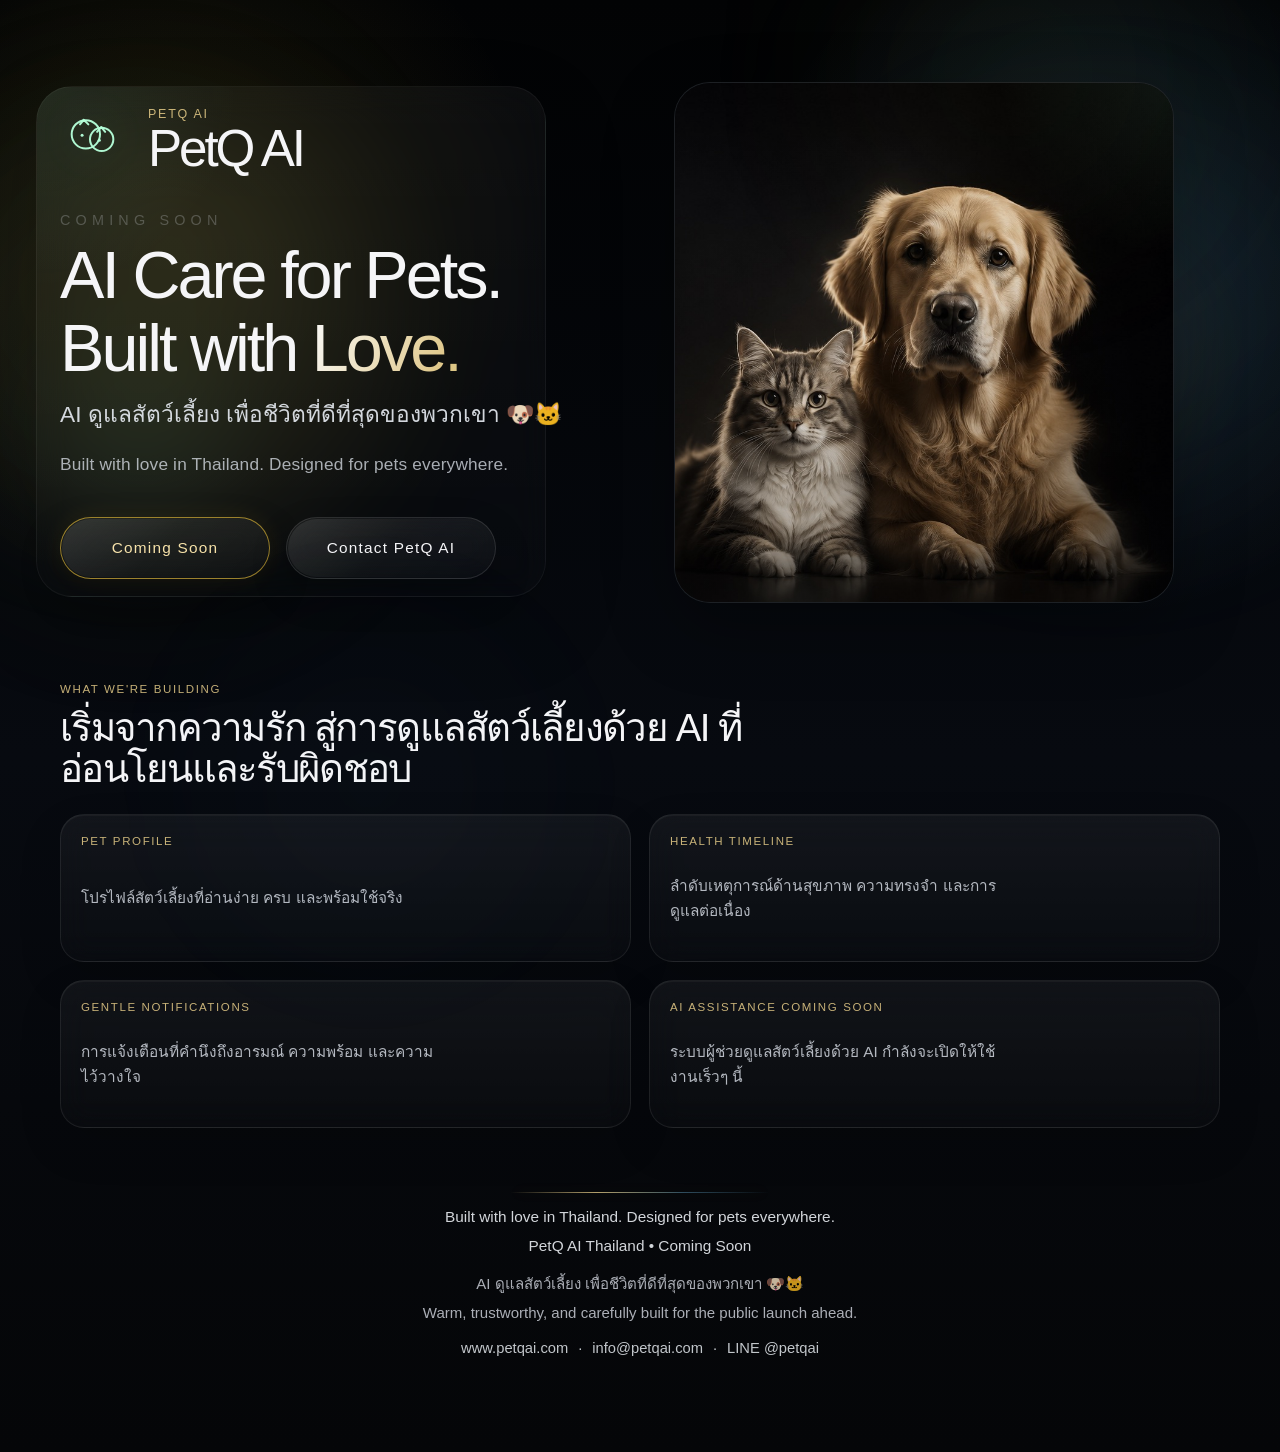
==== commit b2f7182b: "Add files via upload" ====
--- a/index.html
+++ b/index.html
@@ -836,7 +836,7 @@
       <div class="container">
         <div class="section-intro section-intro-clean">
           <span class="section-kicker">What We're Building</span>
-          <h2>เริ่มจากความรัก สู่ระบบดูแลสัตว์เลี้ยงด้วย AI ที่รับผิดชอบ</h2>
+          <h2>เริ่มจากความรัก สู่การดูแลสัตว์เลี้ยงด้วย AI ที่อ่อนโยนและรับผิดชอบ</h2>
         </div>
 
         <div class="features-grid features-grid-clean">
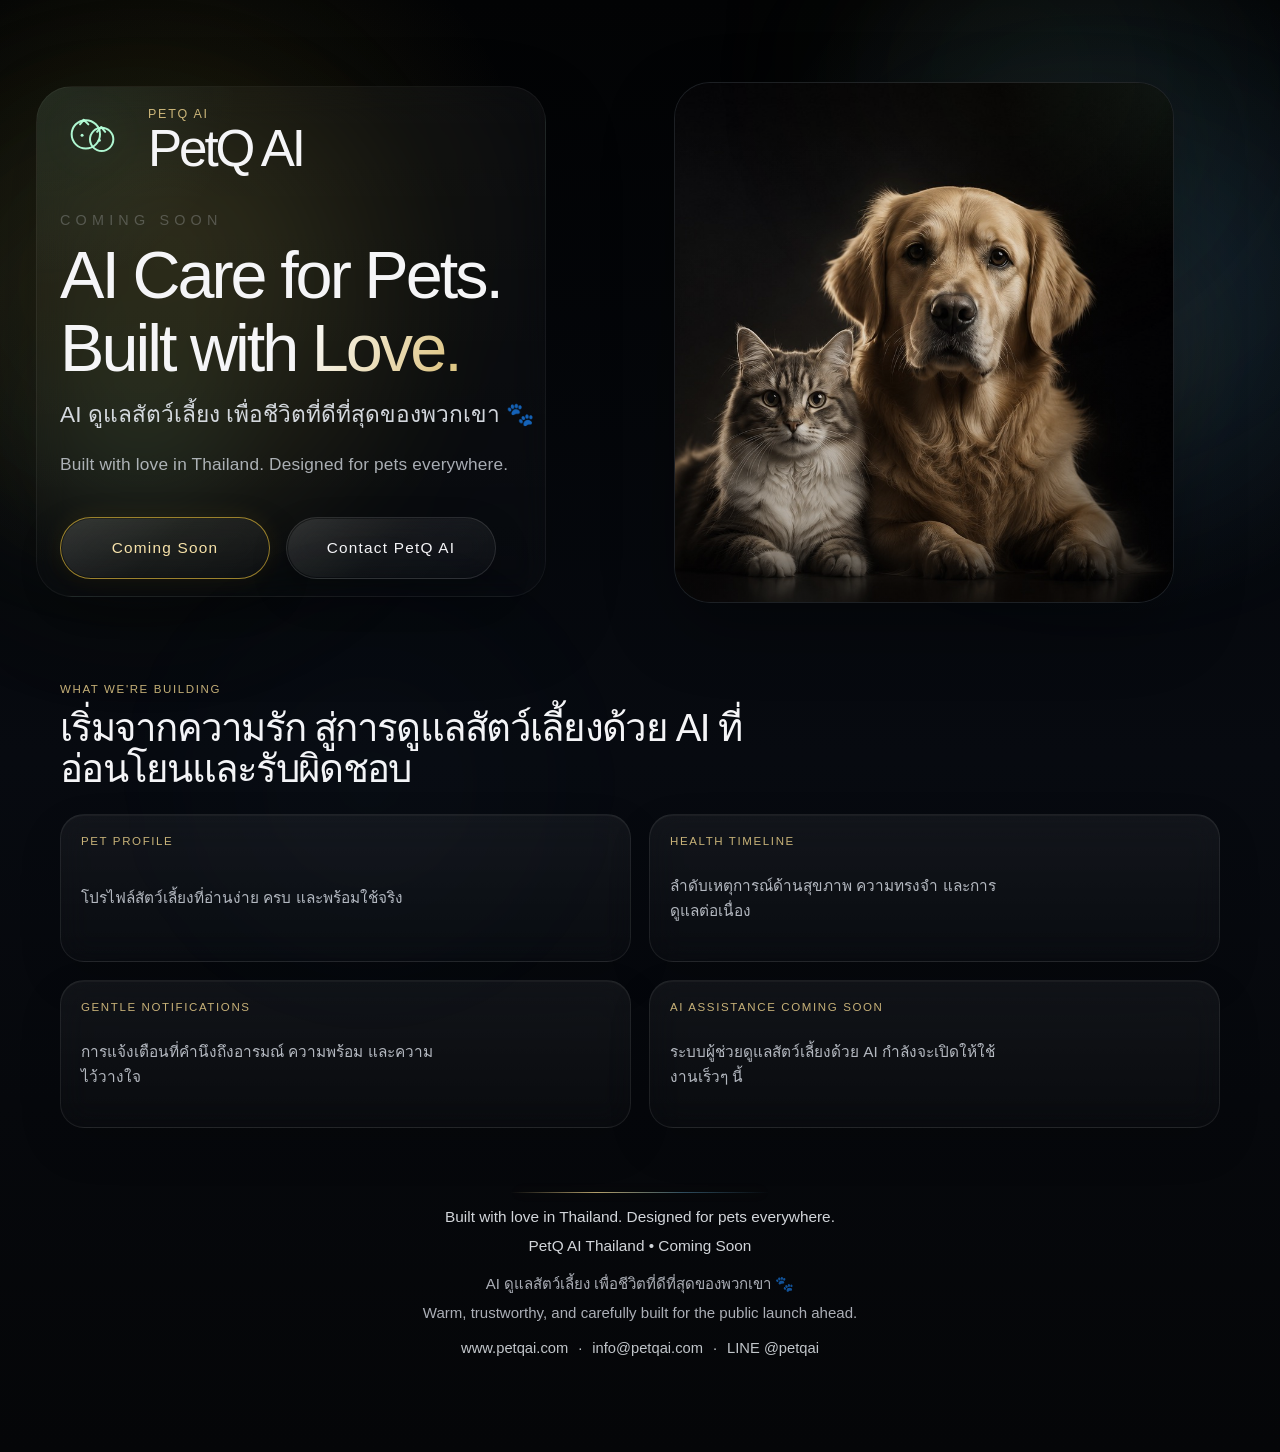
==== commit 4e09fef8: "Add files via upload" ====
--- a/index.html
+++ b/index.html
@@ -6,7 +6,7 @@
   <title>PetQ AI | Coming Soon</title>
   <meta
     name="description"
-    content="AI ดูแลสัตว์เลี้ยง เพื่อชีวิตที่ดีที่สุดของพวกเขา 🐶🐱 PetQ AI กำลังจะเปิดให้ใช้งานเร็วๆ นี้"
+    content="AI ดูแลสัตว์เลี้ยง เพื่อชีวิตที่ดีที่สุดของพวกเขา 🐾 PetQ AI กำลังจะเปิดให้ใช้งานเร็วๆ นี้"
   />
   <meta name="theme-color" content="#030406" />
   <style>
@@ -814,7 +814,7 @@
               <span>AI Care for Pets.</span>
               <span>Built with <span class="gradient-word">Love.</span></span>
             </h1>
-            <p class="hero-subtitle">AI ดูแลสัตว์เลี้ยง เพื่อชีวิตที่ดีที่สุดของพวกเขา 🐶🐱</p>
+            <p class="hero-subtitle">AI ดูแลสัตว์เลี้ยง เพื่อชีวิตที่ดีที่สุดของพวกเขา 🐾</p>
             <p class="hero-subtitle-th">Built with love in Thailand. Designed for pets everywhere.</p>
           </div>
 
@@ -852,7 +852,7 @@
       <div class="container trust-shell trust-shell-clean">
         <div class="trust-divider" aria-hidden="true"></div>
         <p class="trust-line"><span>Built with love in Thailand. Designed for pets everywhere.</span><span>PetQ AI Thailand • Coming Soon</span></p>
-        <p class="trust-note"><span>AI ดูแลสัตว์เลี้ยง เพื่อชีวิตที่ดีที่สุดของพวกเขา 🐶🐱</span><span>Warm, trustworthy, and carefully built for the public launch ahead.</span></p>
+        <p class="trust-note"><span>AI ดูแลสัตว์เลี้ยง เพื่อชีวิตที่ดีที่สุดของพวกเขา 🐾</span><span>Warm, trustworthy, and carefully built for the public launch ahead.</span></p>
         <div class="contact-inline">
           <a href="https://www.petqai.com">www.petqai.com</a>
           <span aria-hidden="true">·</span>
